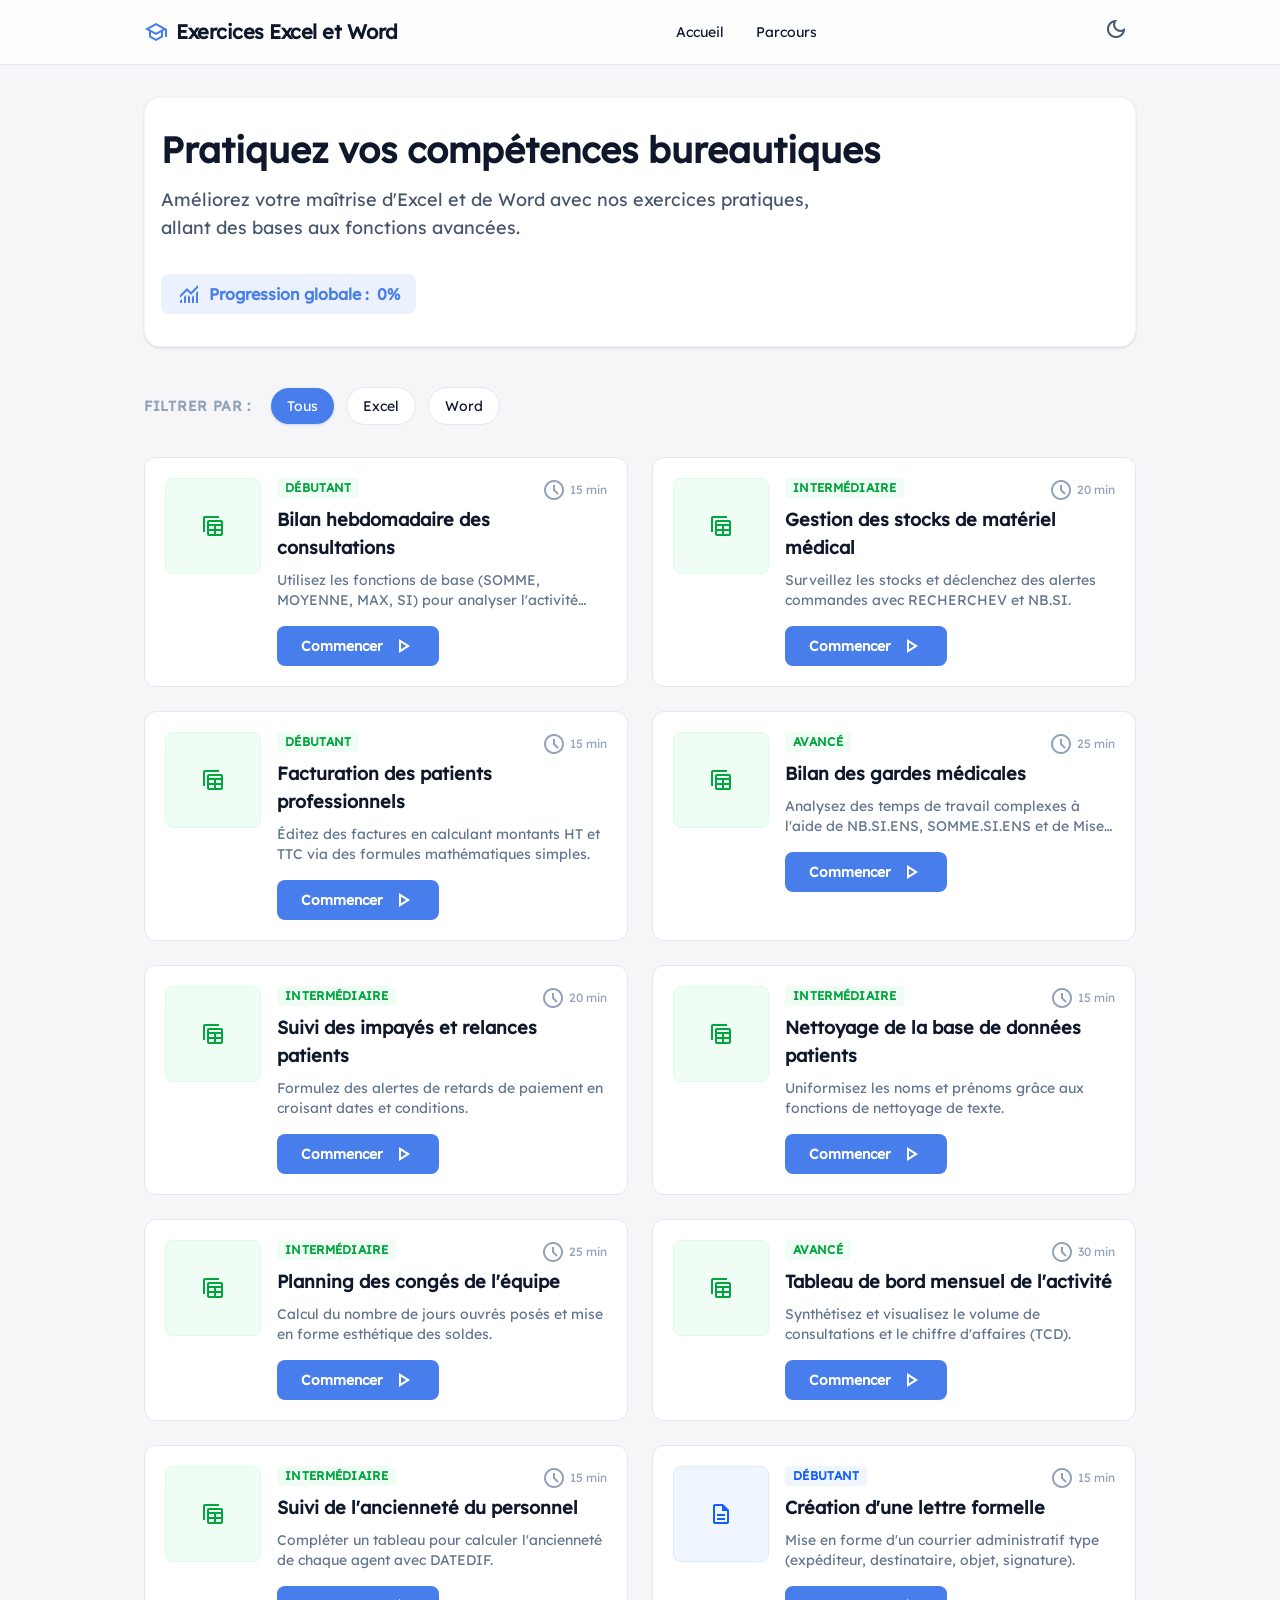
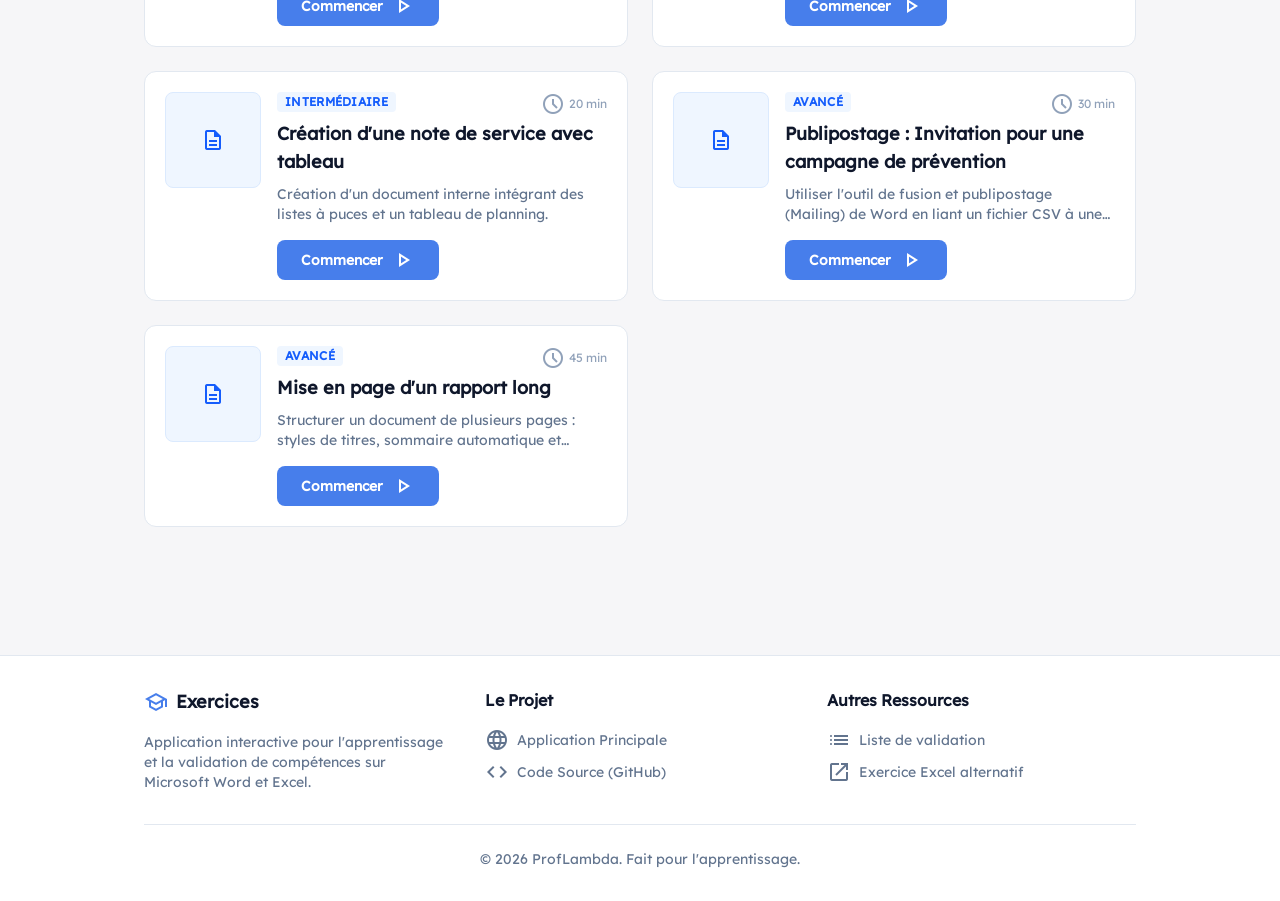
==== index.html @ ce26c3c1 "new file:   assets/main-B-V7y2hy.css 	new file:   assets/main-DyM1I1Ks.js 	modified:   data/exercice" ====
<!DOCTYPE html>
<html lang="fr" class="light">

<head>
    <meta charset="utf-8" />
    <meta content="width=device-width, initial-scale=1.0" name="viewport" />
    <title>Exercices Excel et Word</title>
  <script type="module" crossorigin src="./assets/main-DyM1I1Ks.js"></script>
  <link rel="stylesheet" crossorigin href="./assets/main-B-V7y2hy.css">
</head>

<body id="home-page"
    class="bg-background-light dark:bg-background-dark text-slate-900 dark:text-slate-100 min-h-screen flex flex-col">

    <!-- Top Navigation -->
    <header
        class="sticky top-0 z-50 w-full bg-white/80 dark:bg-background-dark/80 backdrop-blur-md border-b border-slate-200 dark:border-slate-800">
        <div class="max-w-5xl mx-auto flex items-center justify-between p-4 h-16">
            <div class="flex items-center gap-2">
                <span class="material-symbols-outlined text-primary text-3xl">school</span>
                <h2 class="text-slate-900 dark:text-white text-xl font-bold tracking-tight">Exercices Excel et Word</h2>
            </div>
            <nav class="hidden md:flex items-center gap-8">
                <a class="text-sm font-medium hover:text-primary transition-colors" href="#">Accueil</a>
                <a class="text-sm font-medium hover:text-primary transition-colors" href="#">Parcours</a>
            </nav>
            <div class="flex items-center gap-4">
                <button id="theme-toggle"
                    class="p-2 text-slate-600 dark:text-slate-400 hover:bg-slate-100 dark:hover:bg-slate-800 rounded-full">
                    <span class="material-symbols-outlined" id="theme-toggle-icon">dark_mode</span>
                </button>
            </div>
        </div>
    </header>

    <main class="flex-1 max-w-5xl mx-auto w-full px-4 py-8">
        <!-- Hero / Intro -->
        <section
            class="mb-10 text-center md:text-left flex flex-col gap-4 py-8 px-4 bg-white dark:bg-slate-900 rounded-2xl shadow-sm border border-slate-100 dark:border-slate-800">
            <h1 class="text-3xl md:text-4xl font-black text-slate-900 dark:text-white">Pratiquez vos compétences
                bureautiques</h1>
            <p class="text-slate-600 dark:text-slate-400 text-lg max-w-2xl">
                Améliorez votre maîtrise d'Excel et de Word avec nos exercices pratiques, allant des bases aux fonctions
                avancées.
            </p>
            <div class="flex items-center gap-4 mt-4">
                <div class="bg-primary/10 text-primary px-4 py-2 rounded-lg font-bold flex items-center gap-2">
                    <span class="material-symbols-outlined">monitoring</span>
                    Progression globale : <span id="global-progress">0%</span>
                </div>
            </div>
        </section>

        <!-- Filters Section -->
        <section class="mb-8">
            <div class="flex flex-wrap gap-3 items-center">
                <span class="text-sm font-semibold text-slate-400 uppercase tracking-wider mr-2">Filtrer par :</span>
                <button
                    class="filter-btn active flex items-center gap-2 px-4 py-2 bg-primary text-white rounded-full text-sm font-medium shadow-sm shadow-primary/20"
                    data-filter="all">Tous</button>
                <button
                    class="filter-btn flex items-center gap-2 px-4 py-2 bg-white dark:bg-slate-800 border border-slate-200 dark:border-slate-700 rounded-full text-sm font-medium hover:border-primary transition-all"
                    data-filter="excel">Excel</button>
                <button
                    class="filter-btn flex items-center gap-2 px-4 py-2 bg-white dark:bg-slate-800 border border-slate-200 dark:border-slate-700 rounded-full text-sm font-medium hover:border-primary transition-all"
                    data-filter="word">Word</button>
            </div>
        </section>

        <!-- Exercise Grid -->
        <section id="exercises-grid" class="grid grid-cols-1 md:grid-cols-2 gap-6 pb-24">
            <!-- Loading placeholder -->
            <div
                class="col-span-1 md:col-span-2 text-center text-slate-500 py-10 flex flex-col items-center justify-center gap-2">
                <span class="material-symbols-outlined animate-spin text-4xl">sync</span>
                Chargement des exercices...
            </div>
        </section>
    </main>

    <!-- Footer -->
    <footer class="w-full bg-white dark:bg-slate-900 border-t border-slate-200 dark:border-slate-800 mt-auto">
        <div class="max-w-5xl mx-auto px-4 py-8">
            <div class="grid grid-cols-1 md:grid-cols-2 lg:grid-cols-3 gap-8">
                <!-- Project info -->
                <div>
                    <h3 class="text-lg font-bold text-slate-900 dark:text-white mb-4 flex items-center gap-2">
                        <span class="material-symbols-outlined text-primary">school</span> Exercices
                    </h3>
                    <p class="text-sm text-slate-500 dark:text-slate-400">
                        Application interactive pour l'apprentissage et la validation de compétences sur Microsoft Word et Excel.
                    </p>
                </div>
                
                <!-- Links Project -->
                <div>
                    <h4 class="font-bold text-slate-900 dark:text-white mb-4">Le Projet</h4>
                    <ul class="space-y-2 text-sm text-slate-500 dark:text-slate-400">
                        <li>
                            <a href="https://ProfLambda.github.io/exercices" target="_blank" class="hover:text-primary transition-colors flex items-center gap-2">
                                <span class="material-symbols-outlined text-[18px]">language</span> Application Principale
                            </a>
                        </li>
                        <li>
                            <a href="https://github.com/ProfLambda/exercices" target="_blank" class="hover:text-primary transition-colors flex items-center gap-2">
                                <span class="material-symbols-outlined text-[18px]">code</span> Code Source (GitHub)
                            </a>
                        </li>
                    </ul>
                </div>

                <!-- Links Resources -->
                <div>
                    <h4 class="font-bold text-slate-900 dark:text-white mb-4">Autres Ressources</h4>
                    <ul class="space-y-2 text-sm text-slate-500 dark:text-slate-400">
                        <li>
                            <a href="https://patobeur.github.io/list2validation/" target="_blank" class="hover:text-primary transition-colors flex items-center gap-2">
                                <span class="material-symbols-outlined text-[18px]">list</span> Liste de validation
                            </a>
                        </li>
                        <li>
                            <a href="https://patobeur.github.io/list2validation/excel_1.html" target="_blank" class="hover:text-primary transition-colors flex items-center gap-2">
                                <span class="material-symbols-outlined text-[18px]">open_in_new</span> Exercice Excel alternatif
                            </a>
                        </li>
                    </ul>
                </div>
            </div>
            
            <div class="mt-8 pt-6 border-t border-slate-200 dark:border-slate-800 text-center text-sm text-slate-500 dark:text-slate-400">
                <p>&copy; 2026 ProfLambda. Fait pour l'apprentissage.</p>
            </div>
        </div>
    </footer>

</body>

</html>
---- assets/main-B-V7y2hy.css ----
@layer properties{@supports (((-webkit-hyphens:none)) and (not (margin-trim:inline))) or ((-moz-orient:inline) and (not (color:rgb(from red r g b)))){*,:before,:after,::backdrop{--tw-space-y-reverse:0;--tw-border-style:solid;--tw-gradient-position:initial;--tw-gradient-from:#0000;--tw-gradient-via:#0000;--tw-gradient-to:#0000;--tw-gradient-stops:initial;--tw-gradient-via-stops:initial;--tw-gradient-from-position:0%;--tw-gradient-via-position:50%;--tw-gradient-to-position:100%;--tw-leading:initial;--tw-font-weight:initial;--tw-tracking:initial;--tw-shadow:0 0 #0000;--tw-shadow-color:initial;--tw-shadow-alpha:100%;--tw-inset-shadow:0 0 #0000;--tw-inset-shadow-color:initial;--tw-inset-shadow-alpha:100%;--tw-ring-color:initial;--tw-ring-shadow:0 0 #0000;--tw-inset-ring-color:initial;--tw-inset-ring-shadow:0 0 #0000;--tw-ring-inset:initial;--tw-ring-offset-width:0px;--tw-ring-offset-color:#fff;--tw-ring-offset-shadow:0 0 #0000;--tw-backdrop-blur:initial;--tw-backdrop-brightness:initial;--tw-backdrop-contrast:initial;--tw-backdrop-grayscale:initial;--tw-backdrop-hue-rotate:initial;--tw-backdrop-invert:initial;--tw-backdrop-opacity:initial;--tw-backdrop-saturate:initial;--tw-backdrop-sepia:initial;--tw-duration:initial}}}@font-face{font-family:Lexend;font-style:normal;font-display:swap;font-weight:400;src:url(./lexend-vietnamese-400-normal-DoLa7jNB.woff2)format("woff2"),url(./lexend-vietnamese-400-normal-mPlHoWg5.woff)format("woff");unicode-range:U+102-103,U+110-111,U+128-129,U+168-169,U+1A0-1A1,U+1AF-1B0,U+300-301,U+303-304,U+308-309,U+323,U+329,U+1EA0-1EF9,U+20AB}@font-face{font-family:Lexend;font-style:normal;font-display:swap;font-weight:400;src:url(./lexend-latin-ext-400-normal-D38JI5AK.woff2)format("woff2"),url(./lexend-latin-ext-400-normal-D9P7pMo-.woff)format("woff");unicode-range:U+100-2BA,U+2BD-2C5,U+2C7-2CC,U+2CE-2D7,U+2DD-2FF,U+304,U+308,U+329,U+1D00-1DBF,U+1E00-1E9F,U+1EF2-1EFF,U+2020,U+20A0-20AB,U+20AD-20C0,U+2113,U+2C60-2C7F,U+A720-A7FF}@font-face{font-family:Lexend;font-style:normal;font-display:swap;font-weight:400;src:url(./lexend-latin-400-normal-CwRJVcUA.woff2)format("woff2"),url(./lexend-latin-400-normal-CHypAkT3.woff)format("woff");unicode-range:U+??,U+131,U+152-153,U+2BB-2BC,U+2C6,U+2DA,U+2DC,U+304,U+308,U+329,U+2000-206F,U+20AC,U+2122,U+2191,U+2193,U+2212,U+2215,U+FEFF,U+FFFD}@font-face{font-family:Material Symbols Outlined;font-style:normal;font-weight:100 700;font-display:block;src:url(./material-symbols-outlined-Bgl3Icaq.woff2)format("woff2")}.material-symbols-outlined{letter-spacing:normal;text-transform:none;white-space:nowrap;word-wrap:normal;-webkit-font-smoothing:antialiased;-moz-osx-font-smoothing:grayscale;text-rendering:optimizelegibility;font-feature-settings:"liga";direction:ltr;font-family:Material Symbols Outlined;font-size:24px;font-style:normal;font-weight:400;line-height:1;display:inline-block}@font-face{font-family:Material Symbols Rounded;font-style:normal;font-weight:100 700;font-display:block;src:url(./material-symbols-rounded-GzsEeY_J.woff2)format("woff2")}.material-symbols-rounded{letter-spacing:normal;text-transform:none;white-space:nowrap;word-wrap:normal;-webkit-font-smoothing:antialiased;-moz-osx-font-smoothing:grayscale;text-rendering:optimizelegibility;font-feature-settings:"liga";direction:ltr;font-family:Material Symbols Rounded;font-size:24px;font-style:normal;font-weight:400;line-height:1;display:inline-block}@font-face{font-family:Material Symbols Sharp;font-style:normal;font-weight:100 700;font-display:block;src:url(./material-symbols-sharp-0IfmRZ0c.woff2)format("woff2")}.material-symbols-sharp{letter-spacing:normal;text-transform:none;white-space:nowrap;word-wrap:normal;-webkit-font-smoothing:antialiased;-moz-osx-font-smoothing:grayscale;text-rendering:optimizelegibility;font-feature-settings:"liga";direction:ltr;font-family:Material Symbols Sharp;font-size:24px;font-style:normal;font-weight:400;line-height:1;display:inline-block}@layer theme{:root,:host{--font-sans:ui-sans-serif, system-ui, sans-serif, "Apple Color Emoji", "Segoe UI Emoji", "Segoe UI Symbol", "Noto Color Emoji";--font-mono:ui-monospace, SFMono-Regular, Menlo, Monaco, Consolas, "Liberation Mono", "Courier New", monospace;--color-orange-50:oklch(98% .016 73.684);--color-orange-100:oklch(95.4% .038 75.164);--color-orange-500:oklch(70.5% .213 47.604);--color-orange-600:oklch(64.6% .222 41.116);--color-orange-900:oklch(40.8% .123 38.172);--color-orange-950:oklch(26.6% .079 36.259);--color-green-50:oklch(98.2% .018 155.826);--color-green-100:oklch(96.2% .044 156.743);--color-green-400:oklch(79.2% .209 151.711);--color-green-500:oklch(72.3% .219 149.579);--color-green-600:oklch(62.7% .194 149.214);--color-green-700:oklch(52.7% .154 150.069);--color-green-800:oklch(44.8% .119 151.328);--color-green-900:oklch(39.3% .095 152.535);--color-green-950:oklch(26.6% .065 152.934);--color-emerald-50:oklch(97.9% .021 166.113);--color-emerald-100:oklch(95% .052 163.051);--color-emerald-600:oklch(59.6% .145 163.225);--color-emerald-900:oklch(37.8% .077 168.94);--color-emerald-950:oklch(26.2% .051 172.552);--color-blue-50:oklch(97% .014 254.604);--color-blue-100:oklch(93.2% .032 255.585);--color-blue-400:oklch(70.7% .165 254.624);--color-blue-500:oklch(62.3% .214 259.815);--color-blue-600:oklch(54.6% .245 262.881);--color-blue-700:oklch(48.8% .243 264.376);--color-blue-900:oklch(37.9% .146 265.522);--color-blue-950:oklch(28.2% .091 267.935);--color-purple-50:oklch(97.7% .014 308.299);--color-purple-100:oklch(94.6% .033 307.174);--color-purple-600:oklch(55.8% .288 302.321);--color-purple-900:oklch(38.1% .176 304.987);--color-purple-950:oklch(29.1% .149 302.717);--color-pink-50:oklch(97.1% .014 343.198);--color-pink-100:oklch(94.8% .028 342.258);--color-pink-600:oklch(59.2% .249 .584);--color-pink-900:oklch(40.8% .153 2.432);--color-pink-950:oklch(28.4% .109 3.907);--color-slate-50:oklch(98.4% .003 247.858);--color-slate-100:oklch(96.8% .007 247.896);--color-slate-200:oklch(92.9% .013 255.508);--color-slate-300:oklch(86.9% .022 252.894);--color-slate-400:oklch(70.4% .04 256.788);--color-slate-500:oklch(55.4% .046 257.417);--color-slate-600:oklch(44.6% .043 257.281);--color-slate-700:oklch(37.2% .044 257.287);--color-slate-800:oklch(27.9% .041 260.031);--color-slate-900:oklch(20.8% .042 265.755);--color-black:#000;--color-white:#fff;--spacing:.25rem;--container-md:28rem;--container-xl:36rem;--container-2xl:42rem;--container-4xl:56rem;--container-5xl:64rem;--container-7xl:80rem;--text-xs:.75rem;--text-xs--line-height:calc(1 / .75);--text-sm:.875rem;--text-sm--line-height:calc(1.25 / .875);--text-base:1rem;--text-base--line-height: 1.5 ;--text-lg:1.125rem;--text-lg--line-height:calc(1.75 / 1.125);--text-xl:1.25rem;--text-xl--line-height:calc(1.75 / 1.25);--text-2xl:1.5rem;--text-2xl--line-height:calc(2 / 1.5);--text-3xl:1.875rem;--text-3xl--line-height: 1.2 ;--text-4xl:2.25rem;--text-4xl--line-height:calc(2.5 / 2.25);--text-6xl:3.75rem;--text-6xl--line-height:1;--text-8xl:6rem;--text-8xl--line-height:1;--font-weight-normal:400;--font-weight-medium:500;--font-weight-semibold:600;--font-weight-bold:700;--font-weight-black:900;--tracking-tight:-.025em;--tracking-wide:.025em;--tracking-wider:.05em;--leading-tight:1.25;--leading-relaxed:1.625;--radius-lg:.5rem;--radius-xl:.75rem;--radius-2xl:1rem;--radius-3xl:1.5rem;--animate-spin:spin 1s linear infinite;--blur-md:12px;--aspect-video:16 / 9;--default-transition-duration:.15s;--default-transition-timing-function:cubic-bezier(.4, 0, .2, 1);--default-font-family:var(--font-sans);--default-mono-font-family:var(--font-mono);--color-primary:#477eeb;--color-background-light:#f6f6f8;--color-background-dark:#111621}}@layer base{*,:after,:before,::backdrop{box-sizing:border-box;border:0 solid;margin:0;padding:0}::file-selector-button{box-sizing:border-box;border:0 solid;margin:0;padding:0}html,:host{-webkit-text-size-adjust:100%;tab-size:4;line-height:1.5;font-family:var(--default-font-family,ui-sans-serif, system-ui, sans-serif, "Apple Color Emoji", "Segoe UI Emoji", "Segoe UI Symbol", "Noto Color Emoji");font-feature-settings:var(--default-font-feature-settings,normal);font-variation-settings:var(--default-font-variation-settings,normal);-webkit-tap-highlight-color:transparent}hr{height:0;color:inherit;border-top-width:1px}abbr:where([title]){-webkit-text-decoration:underline dotted;text-decoration:underline dotted}h1,h2,h3,h4,h5,h6{font-size:inherit;font-weight:inherit}a{color:inherit;-webkit-text-decoration:inherit;text-decoration:inherit}b,strong{font-weight:bolder}code,kbd,samp,pre{font-family:var(--default-mono-font-family,ui-monospace, SFMono-Regular, Menlo, Monaco, Consolas, "Liberation Mono", "Courier New", monospace);font-feature-settings:var(--default-mono-font-feature-settings,normal);font-variation-settings:var(--default-mono-font-variation-settings,normal);font-size:1em}small{font-size:80%}sub,sup{vertical-align:baseline;font-size:75%;line-height:0;position:relative}sub{bottom:-.25em}sup{top:-.5em}table{text-indent:0;border-color:inherit;border-collapse:collapse}:-moz-focusring{outline:auto}progress{vertical-align:baseline}summary{display:list-item}ol,ul,menu{list-style:none}img,svg,video,canvas,audio,iframe,embed,object{vertical-align:middle;display:block}img,video{max-width:100%;height:auto}button,input,select,optgroup,textarea{font:inherit;font-feature-settings:inherit;font-variation-settings:inherit;letter-spacing:inherit;color:inherit;opacity:1;background-color:#0000;border-radius:0}::file-selector-button{font:inherit;font-feature-settings:inherit;font-variation-settings:inherit;letter-spacing:inherit;color:inherit;opacity:1;background-color:#0000;border-radius:0}:where(select:is([multiple],[size])) optgroup{font-weight:bolder}:where(select:is([multiple],[size])) optgroup option{padding-inline-start:20px}::file-selector-button{margin-inline-end:4px}::placeholder{opacity:1}@supports (not ((-webkit-appearance:-apple-pay-button))) or (contain-intrinsic-size:1px){::placeholder{color:currentColor}@supports (color:color-mix(in lab,red,red)){::placeholder{color:color-mix(in oklab,currentcolor 50%,transparent)}}}textarea{resize:vertical}::-webkit-search-decoration{-webkit-appearance:none}::-webkit-date-and-time-value{min-height:1lh;text-align:inherit}::-webkit-datetime-edit{display:inline-flex}::-webkit-datetime-edit-fields-wrapper{padding:0}::-webkit-datetime-edit{padding-block:0}::-webkit-datetime-edit-year-field{padding-block:0}::-webkit-datetime-edit-month-field{padding-block:0}::-webkit-datetime-edit-day-field{padding-block:0}::-webkit-datetime-edit-hour-field{padding-block:0}::-webkit-datetime-edit-minute-field{padding-block:0}::-webkit-datetime-edit-second-field{padding-block:0}::-webkit-datetime-edit-millisecond-field{padding-block:0}::-webkit-datetime-edit-meridiem-field{padding-block:0}::-webkit-calendar-picker-indicator{line-height:1}:-moz-ui-invalid{box-shadow:none}button,input:where([type=button],[type=reset],[type=submit]){appearance:button}::file-selector-button{appearance:button}::-webkit-inner-spin-button{height:auto}::-webkit-outer-spin-button{height:auto}[hidden]:where(:not([hidden=until-found])){display:none!important}body{min-height:max(884px,100dvh);font-family:Lexend,sans-serif}.material-symbols-outlined{font-variation-settings:"FILL" 0,"wght" 400,"GRAD" 0,"opsz" 24}}@layer components;@layer utilities{.\@container{container-type:inline-size}.pointer-events-none{pointer-events:none}.absolute{position:absolute}.fixed{position:fixed}.relative{position:relative}.sticky{position:sticky}.inset-0{inset:calc(var(--spacing) * 0)}.-top-2{top:calc(var(--spacing) * -2)}.top-0{top:calc(var(--spacing) * 0)}.-right-2{right:calc(var(--spacing) * -2)}.right-0{right:calc(var(--spacing) * 0)}.bottom-0{bottom:calc(var(--spacing) * 0)}.left-0{left:calc(var(--spacing) * 0)}.z-10{z-index:10}.z-50{z-index:50}.col-span-1{grid-column:span 1/span 1}.mx-4{margin-inline:calc(var(--spacing) * 4)}.mx-auto{margin-inline:auto}.mt-2{margin-top:calc(var(--spacing) * 2)}.mt-4{margin-top:calc(var(--spacing) * 4)}.mt-8{margin-top:calc(var(--spacing) * 8)}.mt-20{margin-top:calc(var(--spacing) * 20)}.mt-auto{margin-top:auto}.mr-2{margin-right:calc(var(--spacing) * 2)}.mr-3{margin-right:calc(var(--spacing) * 3)}.mb-1{margin-bottom:calc(var(--spacing) * 1)}.mb-2{margin-bottom:calc(var(--spacing) * 2)}.mb-3{margin-bottom:calc(var(--spacing) * 3)}.mb-4{margin-bottom:calc(var(--spacing) * 4)}.mb-6{margin-bottom:calc(var(--spacing) * 6)}.mb-8{margin-bottom:calc(var(--spacing) * 8)}.mb-10{margin-bottom:calc(var(--spacing) * 10)}.mb-12{margin-bottom:calc(var(--spacing) * 12)}.mb-16{margin-bottom:calc(var(--spacing) * 16)}.line-clamp-2{-webkit-line-clamp:2;-webkit-box-orient:vertical;display:-webkit-box;overflow:hidden}.block{display:block}.flex{display:flex}.grid{display:grid}.hidden{display:none}.inline-block{display:inline-block}.inline-flex{display:inline-flex}.table{display:table}.aspect-video{aspect-ratio:var(--aspect-video)}.size-10{width:calc(var(--spacing) * 10);height:calc(var(--spacing) * 10)}.h-2\.5{height:calc(var(--spacing) * 2.5)}.h-10{height:calc(var(--spacing) * 10)}.h-12{height:calc(var(--spacing) * 12)}.h-14{height:calc(var(--spacing) * 14)}.h-16{height:calc(var(--spacing) * 16)}.h-24{height:calc(var(--spacing) * 24)}.h-full{height:100%}.min-h-screen{min-height:100vh}.w-10{width:calc(var(--spacing) * 10)}.w-14{width:calc(var(--spacing) * 14)}.w-24{width:calc(var(--spacing) * 24)}.w-fit{width:fit-content}.w-full{width:100%}.max-w-2xl{max-width:var(--container-2xl)}.max-w-4xl{max-width:var(--container-4xl)}.max-w-5xl{max-width:var(--container-5xl)}.max-w-7xl{max-width:var(--container-7xl)}.max-w-md{max-width:var(--container-md)}.max-w-none{max-width:none}.max-w-xl{max-width:var(--container-xl)}.min-w-0{min-width:calc(var(--spacing) * 0)}.flex-1{flex:1}.shrink-0{flex-shrink:0}.animate-spin{animation:var(--animate-spin)}.list-inside{list-style-position:inside}.list-decimal{list-style-type:decimal}.grid-cols-1{grid-template-columns:repeat(1,minmax(0,1fr))}.grid-cols-2{grid-template-columns:repeat(2,minmax(0,1fr))}.flex-col{flex-direction:column}.flex-wrap{flex-wrap:wrap}.items-center{align-items:center}.items-start{align-items:flex-start}.justify-around{justify-content:space-around}.justify-between{justify-content:space-between}.justify-center{justify-content:center}.gap-1{gap:calc(var(--spacing) * 1)}.gap-2{gap:calc(var(--spacing) * 2)}.gap-3{gap:calc(var(--spacing) * 3)}.gap-4{gap:calc(var(--spacing) * 4)}.gap-6{gap:calc(var(--spacing) * 6)}.gap-8{gap:calc(var(--spacing) * 8)}.gap-10{gap:calc(var(--spacing) * 10)}:where(.space-y-2>:not(:last-child)){--tw-space-y-reverse:0;margin-block-start:calc(calc(var(--spacing) * 2) * var(--tw-space-y-reverse));margin-block-end:calc(calc(var(--spacing) * 2) * calc(1 - var(--tw-space-y-reverse)))}:where(.space-y-3>:not(:last-child)){--tw-space-y-reverse:0;margin-block-start:calc(calc(var(--spacing) * 3) * var(--tw-space-y-reverse));margin-block-end:calc(calc(var(--spacing) * 3) * calc(1 - var(--tw-space-y-reverse)))}:where(.space-y-4>:not(:last-child)){--tw-space-y-reverse:0;margin-block-start:calc(calc(var(--spacing) * 4) * var(--tw-space-y-reverse));margin-block-end:calc(calc(var(--spacing) * 4) * calc(1 - var(--tw-space-y-reverse)))}:where(.space-y-6>:not(:last-child)){--tw-space-y-reverse:0;margin-block-start:calc(calc(var(--spacing) * 6) * var(--tw-space-y-reverse));margin-block-end:calc(calc(var(--spacing) * 6) * calc(1 - var(--tw-space-y-reverse)))}:where(.space-y-8>:not(:last-child)){--tw-space-y-reverse:0;margin-block-start:calc(calc(var(--spacing) * 8) * var(--tw-space-y-reverse));margin-block-end:calc(calc(var(--spacing) * 8) * calc(1 - var(--tw-space-y-reverse)))}.truncate{text-overflow:ellipsis;white-space:nowrap;overflow:hidden}.overflow-hidden{overflow:hidden}.rounded{border-radius:.25rem}.rounded-2xl{border-radius:var(--radius-2xl)}.rounded-3xl{border-radius:var(--radius-3xl)}.rounded-full{border-radius:3.40282e38px}.rounded-lg{border-radius:var(--radius-lg)}.rounded-xl{border-radius:var(--radius-xl)}.border{border-style:var(--tw-border-style);border-width:1px}.border-2{border-style:var(--tw-border-style);border-width:2px}.border-t{border-top-style:var(--tw-border-style);border-top-width:1px}.border-r{border-right-style:var(--tw-border-style);border-right-width:1px}.border-b{border-bottom-style:var(--tw-border-style);border-bottom-width:1px}.border-blue-100{border-color:var(--color-blue-100)}.border-emerald-100{border-color:var(--color-emerald-100)}.border-green-100{border-color:var(--color-green-100)}.border-green-500{border-color:var(--color-green-500)}.border-orange-100{border-color:var(--color-orange-100)}.border-pink-100{border-color:var(--color-pink-100)}.border-primary\/20{border-color:#477eeb33}@supports (color:color-mix(in lab,red,red)){.border-primary\/20{border-color:color-mix(in oklab,var(--color-primary) 20%,transparent)}}.border-purple-100{border-color:var(--color-purple-100)}.border-slate-100{border-color:var(--color-slate-100)}.border-slate-200{border-color:var(--color-slate-200)}.border-transparent{border-color:#0000}.bg-background-light{background-color:var(--color-background-light)}.bg-black\/20{background-color:#0003}@supports (color:color-mix(in lab,red,red)){.bg-black\/20{background-color:color-mix(in oklab,var(--color-black) 20%,transparent)}}.bg-blue-50{background-color:var(--color-blue-50)}.bg-blue-100{background-color:var(--color-blue-100)}.bg-blue-600{background-color:var(--color-blue-600)}.bg-emerald-50{background-color:var(--color-emerald-50)}.bg-green-50{background-color:var(--color-green-50)}.bg-green-100{background-color:var(--color-green-100)}.bg-green-500{background-color:var(--color-green-500)}.bg-green-600{background-color:var(--color-green-600)}.bg-orange-50{background-color:var(--color-orange-50)}.bg-pink-50{background-color:var(--color-pink-50)}.bg-primary{background-color:var(--color-primary)}.bg-primary\/5{background-color:#477eeb0d}@supports (color:color-mix(in lab,red,red)){.bg-primary\/5{background-color:color-mix(in oklab,var(--color-primary) 5%,transparent)}}.bg-primary\/10{background-color:#477eeb1a}@supports (color:color-mix(in lab,red,red)){.bg-primary\/10{background-color:color-mix(in oklab,var(--color-primary) 10%,transparent)}}.bg-purple-50{background-color:var(--color-purple-50)}.bg-slate-50{background-color:var(--color-slate-50)}.bg-slate-100{background-color:var(--color-slate-100)}.bg-slate-200{background-color:var(--color-slate-200)}.bg-white{background-color:var(--color-white)}.bg-white\/80{background-color:#fffc}@supports (color:color-mix(in lab,red,red)){.bg-white\/80{background-color:color-mix(in oklab,var(--color-white) 80%,transparent)}}.bg-gradient-to-tr{--tw-gradient-position:to top right in oklab;background-image:linear-gradient(var(--tw-gradient-stops))}.from-primary\/20{--tw-gradient-from:#477eeb33}@supports (color:color-mix(in lab,red,red)){.from-primary\/20{--tw-gradient-from:color-mix(in oklab, var(--color-primary) 20%, transparent)}}.from-primary\/20{--tw-gradient-stops:var(--tw-gradient-via-stops,var(--tw-gradient-position), var(--tw-gradient-from) var(--tw-gradient-from-position), var(--tw-gradient-to) var(--tw-gradient-to-position))}.to-transparent{--tw-gradient-to:transparent;--tw-gradient-stops:var(--tw-gradient-via-stops,var(--tw-gradient-position), var(--tw-gradient-from) var(--tw-gradient-from-position), var(--tw-gradient-to) var(--tw-gradient-to-position))}.fill-\[1\]{fill:1}.object-cover{object-fit:cover}.p-1{padding:calc(var(--spacing) * 1)}.p-2{padding:calc(var(--spacing) * 2)}.p-3{padding:calc(var(--spacing) * 3)}.p-4{padding:calc(var(--spacing) * 4)}.p-5{padding:calc(var(--spacing) * 5)}.p-6{padding:calc(var(--spacing) * 6)}.p-8{padding:calc(var(--spacing) * 8)}.px-2{padding-inline:calc(var(--spacing) * 2)}.px-3{padding-inline:calc(var(--spacing) * 3)}.px-4{padding-inline:calc(var(--spacing) * 4)}.px-6{padding-inline:calc(var(--spacing) * 6)}.px-8{padding-inline:calc(var(--spacing) * 8)}.py-0\.5{padding-block:calc(var(--spacing) * .5)}.py-1{padding-block:calc(var(--spacing) * 1)}.py-2{padding-block:calc(var(--spacing) * 2)}.py-3{padding-block:calc(var(--spacing) * 3)}.py-8{padding-block:calc(var(--spacing) * 8)}.py-10{padding-block:calc(var(--spacing) * 10)}.py-12{padding-block:calc(var(--spacing) * 12)}.py-16{padding-block:calc(var(--spacing) * 16)}.pt-6{padding-top:calc(var(--spacing) * 6)}.pt-8{padding-top:calc(var(--spacing) * 8)}.pr-4{padding-right:calc(var(--spacing) * 4)}.pb-24{padding-bottom:calc(var(--spacing) * 24)}.text-center{text-align:center}.text-left{text-align:left}.text-2xl{font-size:var(--text-2xl);line-height:var(--tw-leading,var(--text-2xl--line-height))}.text-3xl{font-size:var(--text-3xl);line-height:var(--tw-leading,var(--text-3xl--line-height))}.text-4xl{font-size:var(--text-4xl);line-height:var(--tw-leading,var(--text-4xl--line-height))}.text-8xl{font-size:var(--text-8xl);line-height:var(--tw-leading,var(--text-8xl--line-height))}.text-base{font-size:var(--text-base);line-height:var(--tw-leading,var(--text-base--line-height))}.text-lg{font-size:var(--text-lg);line-height:var(--tw-leading,var(--text-lg--line-height))}.text-sm{font-size:var(--text-sm);line-height:var(--tw-leading,var(--text-sm--line-height))}.text-xl{font-size:var(--text-xl);line-height:var(--tw-leading,var(--text-xl--line-height))}.text-xs{font-size:var(--text-xs);line-height:var(--tw-leading,var(--text-xs--line-height))}.text-\[10px\]{font-size:10px}.text-\[18px\]{font-size:18px}.leading-relaxed{--tw-leading:var(--leading-relaxed);line-height:var(--leading-relaxed)}.leading-tight{--tw-leading:var(--leading-tight);line-height:var(--leading-tight)}.font-black{--tw-font-weight:var(--font-weight-black);font-weight:var(--font-weight-black)}.font-bold{--tw-font-weight:var(--font-weight-bold);font-weight:var(--font-weight-bold)}.font-medium{--tw-font-weight:var(--font-weight-medium);font-weight:var(--font-weight-medium)}.font-normal{--tw-font-weight:var(--font-weight-normal);font-weight:var(--font-weight-normal)}.font-semibold{--tw-font-weight:var(--font-weight-semibold);font-weight:var(--font-weight-semibold)}.tracking-tight{--tw-tracking:var(--tracking-tight);letter-spacing:var(--tracking-tight)}.tracking-wide{--tw-tracking:var(--tracking-wide);letter-spacing:var(--tracking-wide)}.tracking-wider{--tw-tracking:var(--tracking-wider);letter-spacing:var(--tracking-wider)}.text-blue-500{color:var(--color-blue-500)}.text-blue-600{color:var(--color-blue-600)}.text-emerald-600{color:var(--color-emerald-600)}.text-green-500{color:var(--color-green-500)}.text-green-600{color:var(--color-green-600)}.text-green-700{color:var(--color-green-700)}.text-orange-500{color:var(--color-orange-500)}.text-orange-600{color:var(--color-orange-600)}.text-pink-600{color:var(--color-pink-600)}.text-primary{color:var(--color-primary)}.text-purple-600{color:var(--color-purple-600)}.text-slate-400{color:var(--color-slate-400)}.text-slate-500{color:var(--color-slate-500)}.text-slate-600{color:var(--color-slate-600)}.text-slate-700{color:var(--color-slate-700)}.text-slate-800{color:var(--color-slate-800)}.text-slate-900{color:var(--color-slate-900)}.text-white{color:var(--color-white)}.uppercase{text-transform:uppercase}.italic{font-style:italic}.opacity-10{opacity:.1}.opacity-90{opacity:.9}.shadow-2xl{--tw-shadow:0 25px 50px -12px var(--tw-shadow-color,#00000040);box-shadow:var(--tw-inset-shadow),var(--tw-inset-ring-shadow),var(--tw-ring-offset-shadow),var(--tw-ring-shadow),var(--tw-shadow)}.shadow-lg{--tw-shadow:0 10px 15px -3px var(--tw-shadow-color,#0000001a), 0 4px 6px -4px var(--tw-shadow-color,#0000001a);box-shadow:var(--tw-inset-shadow),var(--tw-inset-ring-shadow),var(--tw-ring-offset-shadow),var(--tw-ring-shadow),var(--tw-shadow)}.shadow-md{--tw-shadow:0 4px 6px -1px var(--tw-shadow-color,#0000001a), 0 2px 4px -2px var(--tw-shadow-color,#0000001a);box-shadow:var(--tw-inset-shadow),var(--tw-inset-ring-shadow),var(--tw-ring-offset-shadow),var(--tw-ring-shadow),var(--tw-shadow)}.shadow-sm{--tw-shadow:0 1px 3px 0 var(--tw-shadow-color,#0000001a), 0 1px 2px -1px var(--tw-shadow-color,#0000001a);box-shadow:var(--tw-inset-shadow),var(--tw-inset-ring-shadow),var(--tw-ring-offset-shadow),var(--tw-ring-shadow),var(--tw-shadow)}.shadow-green-500\/10{--tw-shadow-color:#00c7581a}@supports (color:color-mix(in lab,red,red)){.shadow-green-500\/10{--tw-shadow-color:color-mix(in oklab, color-mix(in oklab, var(--color-green-500) 10%, transparent) var(--tw-shadow-alpha), transparent)}}.shadow-primary\/20{--tw-shadow-color:#477eeb33}@supports (color:color-mix(in lab,red,red)){.shadow-primary\/20{--tw-shadow-color:color-mix(in oklab, color-mix(in oklab, var(--color-primary) 20%, transparent) var(--tw-shadow-alpha), transparent)}}.backdrop-blur-md{--tw-backdrop-blur:blur(var(--blur-md));-webkit-backdrop-filter:var(--tw-backdrop-blur,) var(--tw-backdrop-brightness,) var(--tw-backdrop-contrast,) var(--tw-backdrop-grayscale,) var(--tw-backdrop-hue-rotate,) var(--tw-backdrop-invert,) var(--tw-backdrop-opacity,) var(--tw-backdrop-saturate,) var(--tw-backdrop-sepia,);backdrop-filter:var(--tw-backdrop-blur,) var(--tw-backdrop-brightness,) var(--tw-backdrop-contrast,) var(--tw-backdrop-grayscale,) var(--tw-backdrop-hue-rotate,) var(--tw-backdrop-invert,) var(--tw-backdrop-opacity,) var(--tw-backdrop-saturate,) var(--tw-backdrop-sepia,)}.transition-all{transition-property:all;transition-timing-function:var(--tw-ease,var(--default-transition-timing-function));transition-duration:var(--tw-duration,var(--default-transition-duration))}.transition-colors{transition-property:color,background-color,border-color,outline-color,text-decoration-color,fill,stroke,--tw-gradient-from,--tw-gradient-via,--tw-gradient-to;transition-timing-function:var(--tw-ease,var(--default-transition-timing-function));transition-duration:var(--tw-duration,var(--default-transition-duration))}.transition-opacity{transition-property:opacity;transition-timing-function:var(--tw-ease,var(--default-transition-timing-function));transition-duration:var(--tw-duration,var(--default-transition-duration))}.duration-300{--tw-duration:.3s;transition-duration:.3s}.duration-500{--tw-duration:.5s;transition-duration:.5s}@media(hover:hover){.group-hover\:bg-black\/10:is(:where(.group):hover *){background-color:#0000001a}@supports (color:color-mix(in lab,red,red)){.group-hover\:bg-black\/10:is(:where(.group):hover *){background-color:color-mix(in oklab,var(--color-black) 10%,transparent)}}.group-hover\:text-primary:is(:where(.group):hover *){color:var(--color-primary)}.group-hover\:opacity-20:is(:where(.group):hover *){opacity:.2}.group-hover\:opacity-100:is(:where(.group):hover *){opacity:1}.hover\:border-primary:hover{border-color:var(--color-primary)}.hover\:border-primary\/50:hover{border-color:#477eeb80}@supports (color:color-mix(in lab,red,red)){.hover\:border-primary\/50:hover{border-color:color-mix(in oklab,var(--color-primary) 50%,transparent)}}.hover\:bg-blue-700:hover{background-color:var(--color-blue-700)}.hover\:bg-green-700:hover{background-color:var(--color-green-700)}.hover\:bg-primary\/5:hover{background-color:#477eeb0d}@supports (color:color-mix(in lab,red,red)){.hover\:bg-primary\/5:hover{background-color:color-mix(in oklab,var(--color-primary) 5%,transparent)}}.hover\:bg-primary\/10:hover{background-color:#477eeb1a}@supports (color:color-mix(in lab,red,red)){.hover\:bg-primary\/10:hover{background-color:color-mix(in oklab,var(--color-primary) 10%,transparent)}}.hover\:bg-primary\/90:hover{background-color:#477eebe6}@supports (color:color-mix(in lab,red,red)){.hover\:bg-primary\/90:hover{background-color:color-mix(in oklab,var(--color-primary) 90%,transparent)}}.hover\:bg-slate-50:hover{background-color:var(--color-slate-50)}.hover\:bg-slate-100:hover{background-color:var(--color-slate-100)}.hover\:text-primary:hover{color:var(--color-primary)}.hover\:underline:hover{text-decoration-line:underline}.hover\:shadow-xl:hover{--tw-shadow:0 20px 25px -5px var(--tw-shadow-color,#0000001a), 0 8px 10px -6px var(--tw-shadow-color,#0000001a);box-shadow:var(--tw-inset-shadow),var(--tw-inset-ring-shadow),var(--tw-ring-offset-shadow),var(--tw-ring-shadow),var(--tw-shadow)}.hover\:shadow-primary\/5:hover{--tw-shadow-color:#477eeb0d}@supports (color:color-mix(in lab,red,red)){.hover\:shadow-primary\/5:hover{--tw-shadow-color:color-mix(in oklab, color-mix(in oklab, var(--color-primary) 5%, transparent) var(--tw-shadow-alpha), transparent)}}}@media(min-width:40rem){.sm\:w-auto{width:auto}.sm\:grid-cols-2{grid-template-columns:repeat(2,minmax(0,1fr))}.sm\:flex-row{flex-direction:row}}@media(min-width:48rem){.md\:col-span-2{grid-column:span 2/span 2}.md\:flex{display:flex}.md\:hidden{display:none}.md\:w-auto{width:auto}.md\:grid-cols-2{grid-template-columns:repeat(2,minmax(0,1fr))}.md\:grid-cols-3{grid-template-columns:repeat(3,minmax(0,1fr))}.md\:grid-cols-4{grid-template-columns:repeat(4,minmax(0,1fr))}.md\:flex-row{flex-direction:row}.md\:gap-4{gap:calc(var(--spacing) * 4)}.md\:p-8{padding:calc(var(--spacing) * 8)}.md\:py-20{padding-block:calc(var(--spacing) * 20)}.md\:text-left{text-align:left}.md\:text-4xl{font-size:var(--text-4xl);line-height:var(--tw-leading,var(--text-4xl--line-height))}.md\:text-6xl{font-size:var(--text-6xl);line-height:var(--tw-leading,var(--text-6xl--line-height))}.md\:text-xl{font-size:var(--text-xl);line-height:var(--tw-leading,var(--text-xl--line-height))}}@media(min-width:64rem){.lg\:col-span-2{grid-column:span 2/span 2}.lg\:w-1\/2{width:50%}.lg\:grid-cols-3{grid-template-columns:repeat(3,minmax(0,1fr))}.lg\:flex-row{flex-direction:row}}.dark\:border:where(.dark,.dark *){border-style:var(--tw-border-style);border-width:1px}.dark\:border-blue-900\/50:where(.dark,.dark *){border-color:#1c398e80}@supports (color:color-mix(in lab,red,red)){.dark\:border-blue-900\/50:where(.dark,.dark *){border-color:color-mix(in oklab,var(--color-blue-900) 50%,transparent)}}.dark\:border-emerald-900\/50:where(.dark,.dark *){border-color:#004e3b80}@supports (color:color-mix(in lab,red,red)){.dark\:border-emerald-900\/50:where(.dark,.dark *){border-color:color-mix(in oklab,var(--color-emerald-900) 50%,transparent)}}.dark\:border-green-800\/50:where(.dark,.dark *){border-color:#01663080}@supports (color:color-mix(in lab,red,red)){.dark\:border-green-800\/50:where(.dark,.dark *){border-color:color-mix(in oklab,var(--color-green-800) 50%,transparent)}}.dark\:border-green-900\/50:where(.dark,.dark *){border-color:#0d542b80}@supports (color:color-mix(in lab,red,red)){.dark\:border-green-900\/50:where(.dark,.dark *){border-color:color-mix(in oklab,var(--color-green-900) 50%,transparent)}}.dark\:border-orange-900\/50:where(.dark,.dark *){border-color:#7e2a0c80}@supports (color:color-mix(in lab,red,red)){.dark\:border-orange-900\/50:where(.dark,.dark *){border-color:color-mix(in oklab,var(--color-orange-900) 50%,transparent)}}.dark\:border-pink-900\/50:where(.dark,.dark *){border-color:#86104380}@supports (color:color-mix(in lab,red,red)){.dark\:border-pink-900\/50:where(.dark,.dark *){border-color:color-mix(in oklab,var(--color-pink-900) 50%,transparent)}}.dark\:border-purple-900\/50:where(.dark,.dark *){border-color:#59168b80}@supports (color:color-mix(in lab,red,red)){.dark\:border-purple-900\/50:where(.dark,.dark *){border-color:color-mix(in oklab,var(--color-purple-900) 50%,transparent)}}.dark\:border-slate-700:where(.dark,.dark *){border-color:var(--color-slate-700)}.dark\:border-slate-800:where(.dark,.dark *){border-color:var(--color-slate-800)}.dark\:bg-background-dark:where(.dark,.dark *){background-color:var(--color-background-dark)}.dark\:bg-background-dark\/80:where(.dark,.dark *){background-color:#111621cc}@supports (color:color-mix(in lab,red,red)){.dark\:bg-background-dark\/80:where(.dark,.dark *){background-color:color-mix(in oklab,var(--color-background-dark) 80%,transparent)}}.dark\:bg-blue-900\/30:where(.dark,.dark *){background-color:#1c398e4d}@supports (color:color-mix(in lab,red,red)){.dark\:bg-blue-900\/30:where(.dark,.dark *){background-color:color-mix(in oklab,var(--color-blue-900) 30%,transparent)}}.dark\:bg-blue-950\/30:where(.dark,.dark *){background-color:#1624564d}@supports (color:color-mix(in lab,red,red)){.dark\:bg-blue-950\/30:where(.dark,.dark *){background-color:color-mix(in oklab,var(--color-blue-950) 30%,transparent)}}.dark\:bg-blue-950\/50:where(.dark,.dark *){background-color:#16245680}@supports (color:color-mix(in lab,red,red)){.dark\:bg-blue-950\/50:where(.dark,.dark *){background-color:color-mix(in oklab,var(--color-blue-950) 50%,transparent)}}.dark\:bg-emerald-950\/30:where(.dark,.dark *){background-color:#002c224d}@supports (color:color-mix(in lab,red,red)){.dark\:bg-emerald-950\/30:where(.dark,.dark *){background-color:color-mix(in oklab,var(--color-emerald-950) 30%,transparent)}}.dark\:bg-emerald-950\/50:where(.dark,.dark *){background-color:#002c2280}@supports (color:color-mix(in lab,red,red)){.dark\:bg-emerald-950\/50:where(.dark,.dark *){background-color:color-mix(in oklab,var(--color-emerald-950) 50%,transparent)}}.dark\:bg-green-900\/30:where(.dark,.dark *){background-color:#0d542b4d}@supports (color:color-mix(in lab,red,red)){.dark\:bg-green-900\/30:where(.dark,.dark *){background-color:color-mix(in oklab,var(--color-green-900) 30%,transparent)}}.dark\:bg-green-900\/40:where(.dark,.dark *){background-color:#0d542b66}@supports (color:color-mix(in lab,red,red)){.dark\:bg-green-900\/40:where(.dark,.dark *){background-color:color-mix(in oklab,var(--color-green-900) 40%,transparent)}}.dark\:bg-green-950\/30:where(.dark,.dark *){background-color:#032e154d}@supports (color:color-mix(in lab,red,red)){.dark\:bg-green-950\/30:where(.dark,.dark *){background-color:color-mix(in oklab,var(--color-green-950) 30%,transparent)}}.dark\:bg-orange-950\/30:where(.dark,.dark *){background-color:#4413064d}@supports (color:color-mix(in lab,red,red)){.dark\:bg-orange-950\/30:where(.dark,.dark *){background-color:color-mix(in oklab,var(--color-orange-950) 30%,transparent)}}.dark\:bg-pink-950\/30:where(.dark,.dark *){background-color:#5104244d}@supports (color:color-mix(in lab,red,red)){.dark\:bg-pink-950\/30:where(.dark,.dark *){background-color:color-mix(in oklab,var(--color-pink-950) 30%,transparent)}}.dark\:bg-primary\/10:where(.dark,.dark *){background-color:#477eeb1a}@supports (color:color-mix(in lab,red,red)){.dark\:bg-primary\/10:where(.dark,.dark *){background-color:color-mix(in oklab,var(--color-primary) 10%,transparent)}}.dark\:bg-purple-950\/30:where(.dark,.dark *){background-color:#3c03664d}@supports (color:color-mix(in lab,red,red)){.dark\:bg-purple-950\/30:where(.dark,.dark *){background-color:color-mix(in oklab,var(--color-purple-950) 30%,transparent)}}.dark\:bg-slate-800:where(.dark,.dark *){background-color:var(--color-slate-800)}.dark\:bg-slate-800\/50:where(.dark,.dark *){background-color:#1d293d80}@supports (color:color-mix(in lab,red,red)){.dark\:bg-slate-800\/50:where(.dark,.dark *){background-color:color-mix(in oklab,var(--color-slate-800) 50%,transparent)}}.dark\:bg-slate-900:where(.dark,.dark *){background-color:var(--color-slate-900)}.dark\:text-blue-400:where(.dark,.dark *){color:var(--color-blue-400)}.dark\:text-green-400:where(.dark,.dark *){color:var(--color-green-400)}.dark\:text-slate-100:where(.dark,.dark *){color:var(--color-slate-100)}.dark\:text-slate-300:where(.dark,.dark *){color:var(--color-slate-300)}.dark\:text-slate-400:where(.dark,.dark *){color:var(--color-slate-400)}.dark\:text-white:where(.dark,.dark *){color:var(--color-white)}@media(hover:hover){.dark\:hover\:bg-slate-700:where(.dark,.dark *):hover{background-color:var(--color-slate-700)}.dark\:hover\:bg-slate-800:where(.dark,.dark *):hover{background-color:var(--color-slate-800)}}}@property --tw-space-y-reverse{syntax:"*";inherits:false;initial-value:0}@property --tw-border-style{syntax:"*";inherits:false;initial-value:solid}@property --tw-gradient-position{syntax:"*";inherits:false}@property --tw-gradient-from{syntax:"<color>";inherits:false;initial-value:#0000}@property --tw-gradient-via{syntax:"<color>";inherits:false;initial-value:#0000}@property --tw-gradient-to{syntax:"<color>";inherits:false;initial-value:#0000}@property --tw-gradient-stops{syntax:"*";inherits:false}@property --tw-gradient-via-stops{syntax:"*";inherits:false}@property --tw-gradient-from-position{syntax:"<length-percentage>";inherits:false;initial-value:0%}@property --tw-gradient-via-position{syntax:"<length-percentage>";inherits:false;initial-value:50%}@property --tw-gradient-to-position{syntax:"<length-percentage>";inherits:false;initial-value:100%}@property --tw-leading{syntax:"*";inherits:false}@property --tw-font-weight{syntax:"*";inherits:false}@property --tw-tracking{syntax:"*";inherits:false}@property --tw-shadow{syntax:"*";inherits:false;initial-value:0 0 #0000}@property --tw-shadow-color{syntax:"*";inherits:false}@property --tw-shadow-alpha{syntax:"<percentage>";inherits:false;initial-value:100%}@property --tw-inset-shadow{syntax:"*";inherits:false;initial-value:0 0 #0000}@property --tw-inset-shadow-color{syntax:"*";inherits:false}@property --tw-inset-shadow-alpha{syntax:"<percentage>";inherits:false;initial-value:100%}@property --tw-ring-color{syntax:"*";inherits:false}@property --tw-ring-shadow{syntax:"*";inherits:false;initial-value:0 0 #0000}@property --tw-inset-ring-color{syntax:"*";inherits:false}@property --tw-inset-ring-shadow{syntax:"*";inherits:false;initial-value:0 0 #0000}@property --tw-ring-inset{syntax:"*";inherits:false}@property --tw-ring-offset-width{syntax:"<length>";inherits:false;initial-value:0}@property --tw-ring-offset-color{syntax:"*";inherits:false;initial-value:#fff}@property --tw-ring-offset-shadow{syntax:"*";inherits:false;initial-value:0 0 #0000}@property --tw-backdrop-blur{syntax:"*";inherits:false}@property --tw-backdrop-brightness{syntax:"*";inherits:false}@property --tw-backdrop-contrast{syntax:"*";inherits:false}@property --tw-backdrop-grayscale{syntax:"*";inherits:false}@property --tw-backdrop-hue-rotate{syntax:"*";inherits:false}@property --tw-backdrop-invert{syntax:"*";inherits:false}@property --tw-backdrop-opacity{syntax:"*";inherits:false}@property --tw-backdrop-saturate{syntax:"*";inherits:false}@property --tw-backdrop-sepia{syntax:"*";inherits:false}@property --tw-duration{syntax:"*";inherits:false}@keyframes spin{to{transform:rotate(360deg)}}
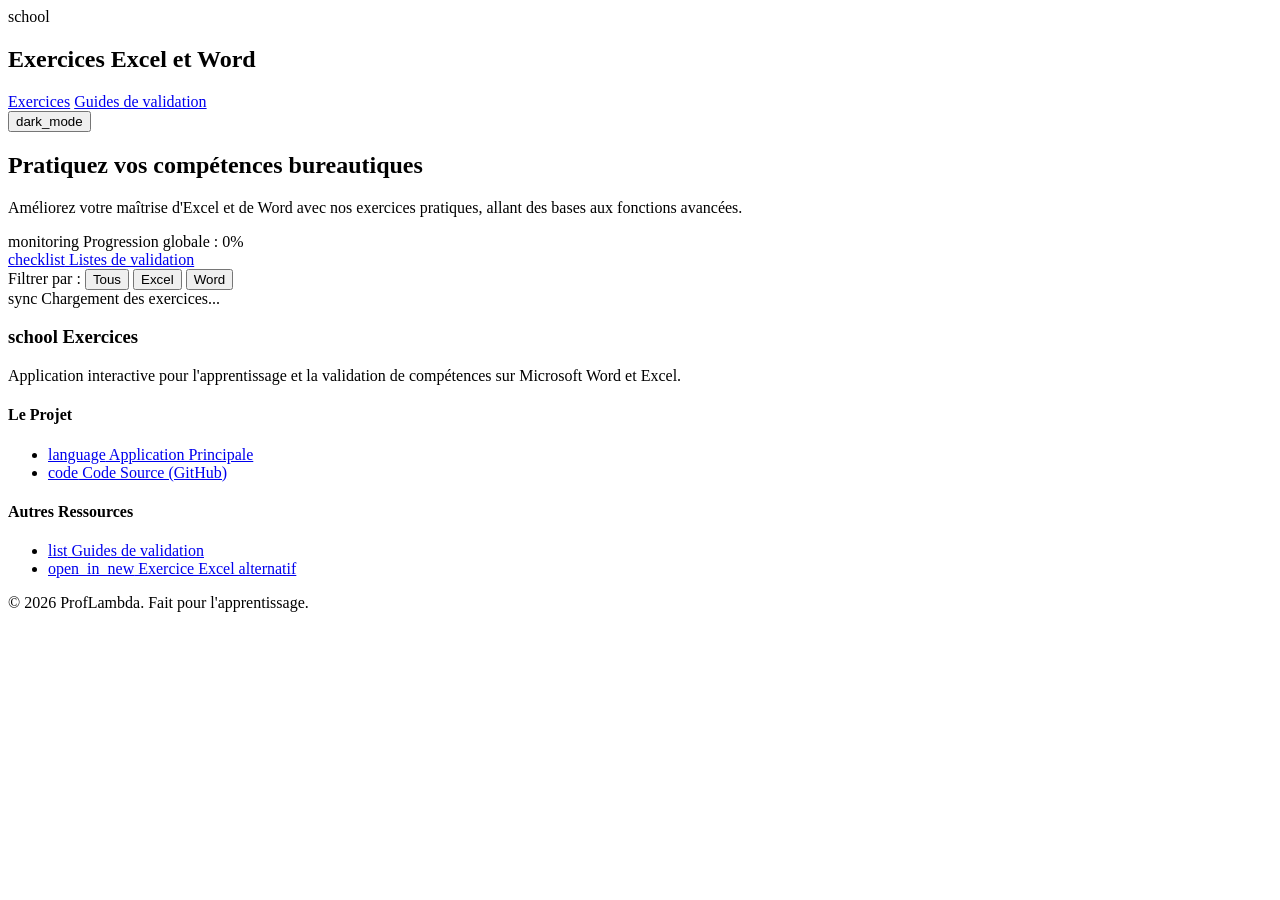
==== commit ca9f3ad4: "deleted:    assets/lexend-latin-400-normal-CHypAkT3.woff 	deleted:    assets/lexend-latin-400-normal" ====
--- a/index.html
+++ b/index.html
@@ -5,8 +5,8 @@
     <meta charset="utf-8" />
     <meta content="width=device-width, initial-scale=1.0" name="viewport" />
     <title>Exercices Excel et Word</title>
-  <script type="module" crossorigin src="./assets/main-DyM1I1Ks.js"></script>
-  <link rel="stylesheet" crossorigin href="./assets/main-B-V7y2hy.css">
+  <script type="module" crossorigin src="./assets/main-GO_0arJX.js"></script>
+  <link rel="stylesheet" crossorigin href="./assets/main-D7JR0PC6.css">
 </head>
 
 <body id="home-page"
@@ -21,8 +21,8 @@
                 <h2 class="text-slate-900 dark:text-white text-xl font-bold tracking-tight">Exercices Excel et Word</h2>
             </div>
             <nav class="hidden md:flex items-center gap-8">
-                <a class="text-sm font-medium hover:text-primary transition-colors" href="#">Accueil</a>
-                <a class="text-sm font-medium hover:text-primary transition-colors" href="#">Parcours</a>
+                <a class="text-sm font-medium hover:text-primary transition-colors" href="/">Exercices</a>
+                <a class="text-sm font-medium hover:text-primary transition-colors" href="/guides/">Guides de validation</a>
             </nav>
             <div class="flex items-center gap-4">
                 <button id="theme-toggle"
@@ -43,11 +43,15 @@
                 Améliorez votre maîtrise d'Excel et de Word avec nos exercices pratiques, allant des bases aux fonctions
                 avancées.
             </p>
-            <div class="flex items-center gap-4 mt-4">
+            <div class="flex flex-wrap items-center gap-4 mt-4">
                 <div class="bg-primary/10 text-primary px-4 py-2 rounded-lg font-bold flex items-center gap-2">
                     <span class="material-symbols-outlined">monitoring</span>
                     Progression globale : <span id="global-progress">0%</span>
                 </div>
+                <a href="/guides/" class="bg-green-100 dark:bg-green-900/30 text-green-700 dark:text-green-400 hover:bg-green-200 dark:hover:bg-green-900/50 px-4 py-2 rounded-lg font-bold flex items-center gap-2 transition-colors">
+                    <span class="material-symbols-outlined">checklist</span>
+                    Listes de validation
+                </a>
             </div>
         </section>
 
@@ -114,8 +118,8 @@
                     <h4 class="font-bold text-slate-900 dark:text-white mb-4">Autres Ressources</h4>
                     <ul class="space-y-2 text-sm text-slate-500 dark:text-slate-400">
                         <li>
-                            <a href="https://patobeur.github.io/list2validation/" target="_blank" class="hover:text-primary transition-colors flex items-center gap-2">
-                                <span class="material-symbols-outlined text-[18px]">list</span> Liste de validation
+                            <a href="/guides/" class="hover:text-primary transition-colors flex items-center gap-2">
+                                <span class="material-symbols-outlined text-[18px]">list</span> Guides de validation
                             </a>
                         </li>
                         <li>
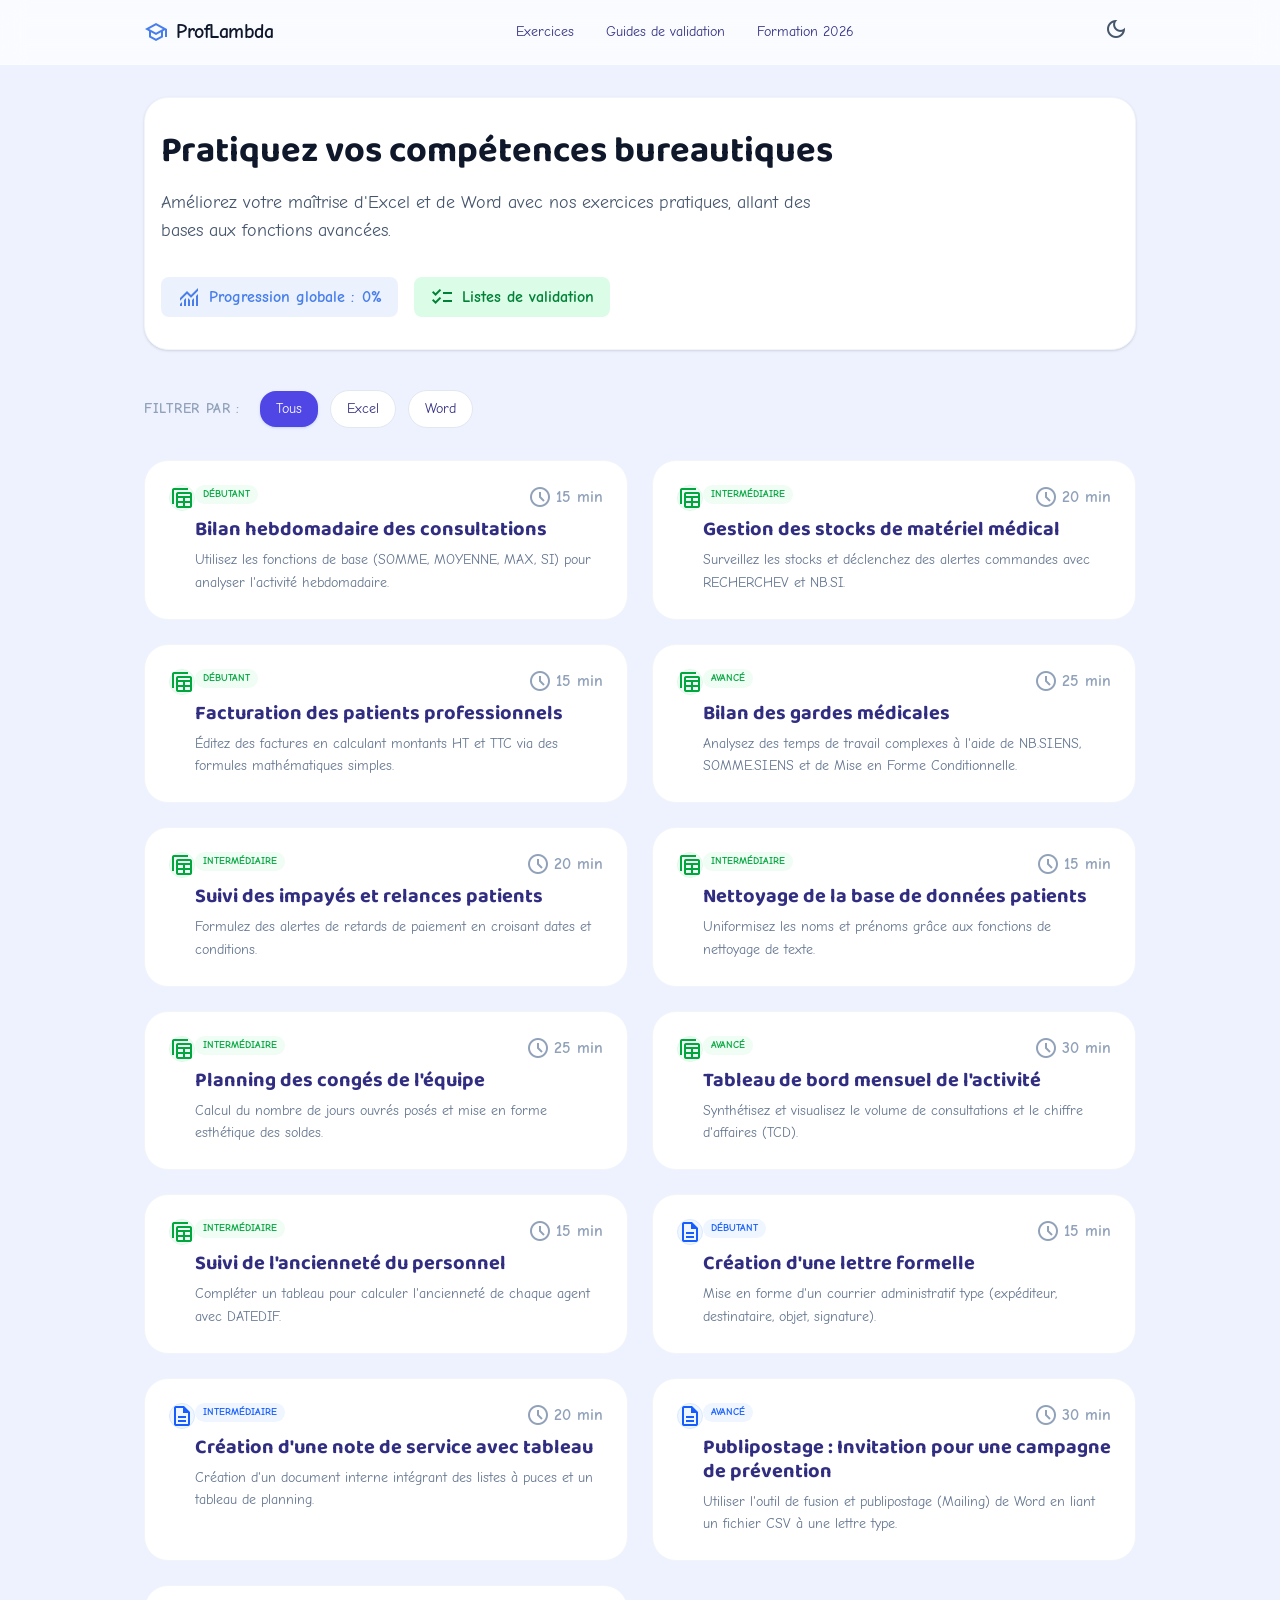
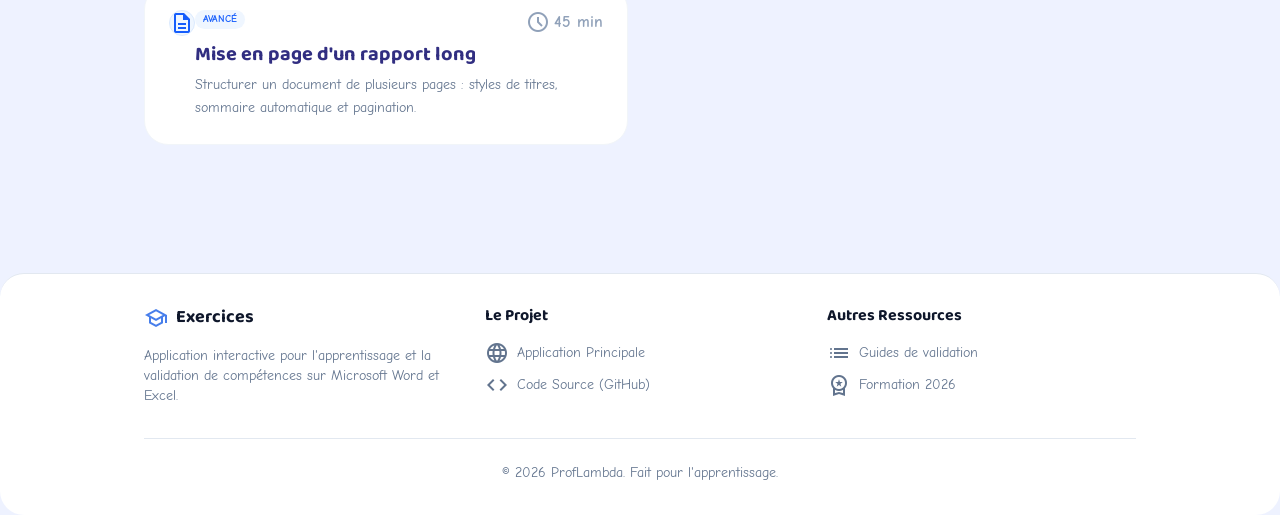
==== commit 952f531b: "new file:   assets/custom-design.css 	new file:   assets/fonts/baloo-2-v23-latin-700.woff2 	new file" ====
--- a/index.html
+++ b/index.html
@@ -1,143 +1,163 @@
-<!DOCTYPE html>
-<html lang="fr" class="light">
-
-<head>
-    <meta charset="utf-8" />
-    <meta content="width=device-width, initial-scale=1.0" name="viewport" />
-    <title>Exercices Excel et Word</title>
-  <script type="module" crossorigin src="./assets/main-GO_0arJX.js"></script>
-  <link rel="stylesheet" crossorigin href="./assets/main-D7JR0PC6.css">
-</head>
-
-<body id="home-page"
-    class="bg-background-light dark:bg-background-dark text-slate-900 dark:text-slate-100 min-h-screen flex flex-col">
-
-    <!-- Top Navigation -->
-    <header
-        class="sticky top-0 z-50 w-full bg-white/80 dark:bg-background-dark/80 backdrop-blur-md border-b border-slate-200 dark:border-slate-800">
-        <div class="max-w-5xl mx-auto flex items-center justify-between p-4 h-16">
-            <div class="flex items-center gap-2">
-                <span class="material-symbols-outlined text-primary text-3xl">school</span>
-                <h2 class="text-slate-900 dark:text-white text-xl font-bold tracking-tight">Exercices Excel et Word</h2>
-            </div>
-            <nav class="hidden md:flex items-center gap-8">
-                <a class="text-sm font-medium hover:text-primary transition-colors" href="/">Exercices</a>
-                <a class="text-sm font-medium hover:text-primary transition-colors" href="/guides/">Guides de validation</a>
-            </nav>
-            <div class="flex items-center gap-4">
-                <button id="theme-toggle"
-                    class="p-2 text-slate-600 dark:text-slate-400 hover:bg-slate-100 dark:hover:bg-slate-800 rounded-full">
-                    <span class="material-symbols-outlined" id="theme-toggle-icon">dark_mode</span>
-                </button>
-            </div>
-        </div>
-    </header>
-
-    <main class="flex-1 max-w-5xl mx-auto w-full px-4 py-8">
-        <!-- Hero / Intro -->
-        <section
-            class="mb-10 text-center md:text-left flex flex-col gap-4 py-8 px-4 bg-white dark:bg-slate-900 rounded-2xl shadow-sm border border-slate-100 dark:border-slate-800">
-            <h1 class="text-3xl md:text-4xl font-black text-slate-900 dark:text-white">Pratiquez vos compétences
-                bureautiques</h1>
-            <p class="text-slate-600 dark:text-slate-400 text-lg max-w-2xl">
-                Améliorez votre maîtrise d'Excel et de Word avec nos exercices pratiques, allant des bases aux fonctions
-                avancées.
-            </p>
-            <div class="flex flex-wrap items-center gap-4 mt-4">
-                <div class="bg-primary/10 text-primary px-4 py-2 rounded-lg font-bold flex items-center gap-2">
-                    <span class="material-symbols-outlined">monitoring</span>
-                    Progression globale : <span id="global-progress">0%</span>
-                </div>
-                <a href="/guides/" class="bg-green-100 dark:bg-green-900/30 text-green-700 dark:text-green-400 hover:bg-green-200 dark:hover:bg-green-900/50 px-4 py-2 rounded-lg font-bold flex items-center gap-2 transition-colors">
-                    <span class="material-symbols-outlined">checklist</span>
-                    Listes de validation
-                </a>
-            </div>
-        </section>
-
-        <!-- Filters Section -->
-        <section class="mb-8">
-            <div class="flex flex-wrap gap-3 items-center">
-                <span class="text-sm font-semibold text-slate-400 uppercase tracking-wider mr-2">Filtrer par :</span>
-                <button
-                    class="filter-btn active flex items-center gap-2 px-4 py-2 bg-primary text-white rounded-full text-sm font-medium shadow-sm shadow-primary/20"
-                    data-filter="all">Tous</button>
-                <button
-                    class="filter-btn flex items-center gap-2 px-4 py-2 bg-white dark:bg-slate-800 border border-slate-200 dark:border-slate-700 rounded-full text-sm font-medium hover:border-primary transition-all"
-                    data-filter="excel">Excel</button>
-                <button
-                    class="filter-btn flex items-center gap-2 px-4 py-2 bg-white dark:bg-slate-800 border border-slate-200 dark:border-slate-700 rounded-full text-sm font-medium hover:border-primary transition-all"
-                    data-filter="word">Word</button>
-            </div>
-        </section>
-
-        <!-- Exercise Grid -->
-        <section id="exercises-grid" class="grid grid-cols-1 md:grid-cols-2 gap-6 pb-24">
-            <!-- Loading placeholder -->
-            <div
-                class="col-span-1 md:col-span-2 text-center text-slate-500 py-10 flex flex-col items-center justify-center gap-2">
-                <span class="material-symbols-outlined animate-spin text-4xl">sync</span>
-                Chargement des exercices...
-            </div>
-        </section>
-    </main>
-
-    <!-- Footer -->
-    <footer class="w-full bg-white dark:bg-slate-900 border-t border-slate-200 dark:border-slate-800 mt-auto">
-        <div class="max-w-5xl mx-auto px-4 py-8">
-            <div class="grid grid-cols-1 md:grid-cols-2 lg:grid-cols-3 gap-8">
-                <!-- Project info -->
-                <div>
-                    <h3 class="text-lg font-bold text-slate-900 dark:text-white mb-4 flex items-center gap-2">
-                        <span class="material-symbols-outlined text-primary">school</span> Exercices
-                    </h3>
-                    <p class="text-sm text-slate-500 dark:text-slate-400">
-                        Application interactive pour l'apprentissage et la validation de compétences sur Microsoft Word et Excel.
-                    </p>
-                </div>
-                
-                <!-- Links Project -->
-                <div>
-                    <h4 class="font-bold text-slate-900 dark:text-white mb-4">Le Projet</h4>
-                    <ul class="space-y-2 text-sm text-slate-500 dark:text-slate-400">
-                        <li>
-                            <a href="https://ProfLambda.github.io/exercices" target="_blank" class="hover:text-primary transition-colors flex items-center gap-2">
-                                <span class="material-symbols-outlined text-[18px]">language</span> Application Principale
-                            </a>
-                        </li>
-                        <li>
-                            <a href="https://github.com/ProfLambda/exercices" target="_blank" class="hover:text-primary transition-colors flex items-center gap-2">
-                                <span class="material-symbols-outlined text-[18px]">code</span> Code Source (GitHub)
-                            </a>
-                        </li>
-                    </ul>
-                </div>
-
-                <!-- Links Resources -->
-                <div>
-                    <h4 class="font-bold text-slate-900 dark:text-white mb-4">Autres Ressources</h4>
-                    <ul class="space-y-2 text-sm text-slate-500 dark:text-slate-400">
-                        <li>
-                            <a href="/guides/" class="hover:text-primary transition-colors flex items-center gap-2">
-                                <span class="material-symbols-outlined text-[18px]">list</span> Guides de validation
-                            </a>
-                        </li>
-                        <li>
-                            <a href="https://patobeur.github.io/list2validation/excel_1.html" target="_blank" class="hover:text-primary transition-colors flex items-center gap-2">
-                                <span class="material-symbols-outlined text-[18px]">open_in_new</span> Exercice Excel alternatif
-                            </a>
-                        </li>
-                    </ul>
-                </div>
-            </div>
-            
-            <div class="mt-8 pt-6 border-t border-slate-200 dark:border-slate-800 text-center text-sm text-slate-500 dark:text-slate-400">
-                <p>&copy; 2026 ProfLambda. Fait pour l'apprentissage.</p>
-            </div>
-        </div>
-    </footer>
--
-</body>
-
+<!DOCTYPE html>
+<html lang="fr" class="light">
+
+<head>
+    <meta charset="utf-8" />
+    <meta content="width=device-width, initial-scale=1.0" name="viewport" />
+    <title>ProfLambda - Exercices Excel et Word</title>
+    <!-- Sécurité & SEO -->
+    <meta http-equiv="Content-Security-Policy" content="default-src 'self'; script-src 'self' 'unsafe-eval'; style-src 'self' 'unsafe-inline' https://fonts.googleapis.com; font-src 'self' data: https://fonts.gstatic.com; img-src 'self' data: https://*.github.io; connect-src 'self';">
+    <meta http-equiv="X-Content-Type-Options" content="nosniff">
+    <meta name="referrer" content="strict-origin-when-cross-origin">
+    <link rel="manifest" href="./manifest.json">
+    <meta name="theme-color" content="#4F46E5">
+    
+    <!-- PWA & Mobile -->
+    <link rel="apple-touch-icon" href="./assets/icon-192.png">
+    <link rel="icon" type="image/png" href="./assets/icon-192.png">
+
+    <script defer src="./assets/gsap.min.js"></script>
+    <script defer src="./assets/main.js"></script>
+    <link rel="stylesheet" crossorigin href="./assets/main-BfUxkiNf.css">
+    <link rel="stylesheet" href="./assets/custom-design.css">
+</head>
+
+<body id="home-page"
+    class="bg-background-light dark:bg-background-dark text-slate-900 dark:text-slate-100 min-h-screen flex flex-col">
+
+    <!-- Top Navigation -->
+    <header
+        class="sticky top-0 z-50 w-full bg-white/80 dark:bg-background-dark/80 backdrop-blur-md border-b border-slate-200 dark:border-slate-800">
+        <div class="max-w-5xl mx-auto flex items-center justify-between p-4 h-16">
+            <div class="flex items-center gap-2">
+                <span class="material-symbols-outlined text-primary text-3xl">school</span>
+                <span class="text-slate-900 dark:text-white text-xl font-bold tracking-tight">ProfLambda</span>
+            </div>
+            <nav class="hidden md:flex items-center gap-8">
+                <a class="text-sm font-medium hover:text-primary transition-colors active" href="./">Exercices</a>
+                <a class="text-sm font-medium hover:text-primary transition-colors" href="./guides/">Guides de validation</a>
+                <a class="text-sm font-medium hover:text-primary transition-colors" href="./formation.html">Formation 2026</a>
+            </nav>
+            <div class="flex items-center gap-4">
+                <button id="theme-toggle"
+                    class="p-2 text-slate-600 dark:text-slate-400 hover:bg-slate-100 dark:hover:bg-slate-800 rounded-full">
+                    <span class="material-symbols-outlined" id="theme-toggle-icon">dark_mode</span>
+                </button>
+            </div>
+        </div>
+    </header>
+
+    <main class="flex-1 max-w-5xl mx-auto w-full px-4 py-8">
+        <!-- Hero / Intro -->
+        <section
+            class="mb-10 text-center md:text-left flex flex-col gap-4 py-8 px-4 bg-white dark:bg-slate-900 rounded-2xl shadow-sm border border-slate-100 dark:border-slate-800">
+            <h1 class="text-3xl md:text-4xl font-black text-slate-900 dark:text-white">Pratiquez vos compétences
+                bureautiques</h1>
+            <p class="text-slate-600 dark:text-slate-400 text-lg max-w-2xl">
+                Améliorez votre maîtrise d'Excel et de Word avec nos exercices pratiques, allant des bases aux fonctions
+                avancées.
+            </p>
+            <div class="flex flex-wrap items-center gap-4 mt-4">
+                <div class="bg-primary/10 text-primary px-4 py-2 rounded-lg font-bold flex items-center gap-2">
+                    <span class="material-symbols-outlined">monitoring</span>
+                    Progression globale : <span id="global-progress">0%</span>
+                </div>
+                <a href="./guides/"
+                    class="bg-green-100 dark:bg-green-900/30 text-green-700 dark:text-green-400 hover:bg-green-200 dark:hover:bg-green-900/50 px-4 py-2 rounded-lg font-bold flex items-center gap-2 transition-colors">
+                    <span class="material-symbols-outlined">checklist</span>
+                    Listes de validation
+                </a>
+            </div>
+        </section>
+
+        <!-- Filters Section -->
+        <section class="mb-8">
+            <div class="flex flex-wrap gap-3 items-center">
+                <span class="text-sm font-semibold text-slate-400 uppercase tracking-wider mr-2">Filtrer par :</span>
+                <button
+                    class="filter-btn active flex items-center gap-2 px-4 py-2 bg-primary text-white rounded-full text-sm font-medium shadow-sm shadow-primary/20"
+                    data-filter="all">Tous</button>
+                <button
+                    class="filter-btn flex items-center gap-2 px-4 py-2 bg-white dark:bg-slate-800 border border-slate-200 dark:border-slate-700 rounded-full text-sm font-medium hover:border-primary transition-all"
+                    data-filter="excel">Excel</button>
+                <button
+                    class="filter-btn flex items-center gap-2 px-4 py-2 bg-white dark:bg-slate-800 border border-slate-200 dark:border-slate-700 rounded-full text-sm font-medium hover:border-primary transition-all"
+                    data-filter="word">Word</button>
+            </div>
+        </section>
+
+        <!-- Exercise Grid -->
+        <section id="exercises-grid" class="grid grid-cols-1 md:grid-cols-2 gap-6 pb-24">
+            <!-- Loading placeholder -->
+            <div
+                class="col-span-1 md:col-span-2 text-center text-slate-500 py-10 flex flex-col items-center justify-center gap-2">
+                <span class="material-symbols-outlined animate-spin text-4xl">sync</span>
+                Chargement des exercices...
+            </div>
+        </section>
+    </main>
+
+    <!-- Footer -->
+    <footer class="w-full bg-white dark:bg-slate-900 border-t border-slate-200 dark:border-slate-800 mt-auto">
+        <div class="max-w-5xl mx-auto px-4 py-8">
+            <div class="grid grid-cols-1 md:grid-cols-2 lg:grid-cols-3 gap-8">
+                <!-- Project info -->
+                <div>
+                    <h3 class="text-lg font-bold text-slate-900 dark:text-white mb-4 flex items-center gap-2">
+                        <span class="material-symbols-outlined text-primary">school</span> Exercices
+                    </h3>
+                    <p class="text-sm text-slate-500 dark:text-slate-400">
+                        Application interactive pour l'apprentissage et la validation de compétences sur Microsoft Word
+                        et Excel.
+                    </p>
+                </div>
+
+                <!-- Links Project -->
+                <div>
+                    <h4 class="font-bold text-slate-900 dark:text-white mb-4">Le Projet</h4>
+                    <ul class="space-y-2 text-sm text-slate-500 dark:text-slate-400">
+                        <li>
+                            <a href="https://ProfLambda.github.io/exercices" target="_blank"
+                                class="hover:text-primary transition-colors flex items-center gap-2">
+                                <span class="material-symbols-outlined text-[18px]">language</span> Application
+                                Principale
+                            </a>
+                        </li>
+                        <li>
+                            <a href="https://github.com/ProfLambda/exercices" target="_blank"
+                                class="hover:text-primary transition-colors flex items-center gap-2">
+                                <span class="material-symbols-outlined text-[18px]">code</span> Code Source (GitHub)
+                            </a>
+                        </li>
+                    </ul>
+                </div>
+
+                <!-- Links Resources -->
+                <div>
+                    <h4 class="font-bold text-slate-900 dark:text-white mb-4">Autres Ressources</h4>
+                    <ul class="space-y-2 text-sm text-slate-500 dark:text-slate-400">
+                        <li>
+                            <a href="./guides/" class="hover:text-primary transition-colors flex items-center gap-2">
+                                <span class="material-symbols-outlined text-[18px]">list</span> Guides de validation
+                            </a>
+                        </li>
+                        <li>
+                            <a href="./formation.html" class="hover:text-primary transition-colors flex items-center gap-2">
+                                <span class="material-symbols-outlined text-[18px]">workspace_premium</span> Formation 2026
+                            </a>
+                        </li>
+                    </ul>
+                </div>
+            </div>
+
+            <div
+                class="mt-8 pt-6 border-t border-slate-200 dark:border-slate-800 text-center text-sm text-slate-500 dark:text-slate-400">
+                <p>&copy; 2026 ProfLambda. Fait pour l'apprentissage.</p>
+            </div>
+        </div>
+    </footer>
+
+
+</body>
+
 </html>
--- a/assets/main-BfUxkiNf.css
+++ b/assets/main-BfUxkiNf.css
@@ -0,0 +1 @@
+@layer properties{@supports (((-webkit-hyphens:none)) and (not (margin-trim:inline))) or ((-moz-orient:inline) and (not (color:rgb(from red r g b)))){*,:before,:after,::backdrop{--tw-rotate-x:initial;--tw-rotate-y:initial;--tw-rotate-z:initial;--tw-skew-x:initial;--tw-skew-y:initial;--tw-space-y-reverse:0;--tw-space-x-reverse:0;--tw-border-style:solid;--tw-gradient-position:initial;--tw-gradient-from:#0000;--tw-gradient-via:#0000;--tw-gradient-to:#0000;--tw-gradient-stops:initial;--tw-gradient-via-stops:initial;--tw-gradient-from-position:0%;--tw-gradient-via-position:50%;--tw-gradient-to-position:100%;--tw-leading:initial;--tw-font-weight:initial;--tw-tracking:initial;--tw-shadow:0 0 #0000;--tw-shadow-color:initial;--tw-shadow-alpha:100%;--tw-inset-shadow:0 0 #0000;--tw-inset-shadow-color:initial;--tw-inset-shadow-alpha:100%;--tw-ring-color:initial;--tw-ring-shadow:0 0 #0000;--tw-inset-ring-color:initial;--tw-inset-ring-shadow:0 0 #0000;--tw-ring-inset:initial;--tw-ring-offset-width:0px;--tw-ring-offset-color:#fff;--tw-ring-offset-shadow:0 0 #0000;--tw-backdrop-blur:initial;--tw-backdrop-brightness:initial;--tw-backdrop-contrast:initial;--tw-backdrop-grayscale:initial;--tw-backdrop-hue-rotate:initial;--tw-backdrop-invert:initial;--tw-backdrop-opacity:initial;--tw-backdrop-saturate:initial;--tw-backdrop-sepia:initial;--tw-duration:initial}}}@font-face{font-family:Lexend;font-style:normal;font-display:swap;font-weight:400;src:url(./lexend-vietnamese-400-normal-DoLa7jNB.woff2)format("woff2"),url(./lexend-vietnamese-400-normal-mPlHoWg5.woff)format("woff");unicode-range:U+102-103,U+110-111,U+128-129,U+168-169,U+1A0-1A1,U+1AF-1B0,U+300-301,U+303-304,U+308-309,U+323,U+329,U+1EA0-1EF9,U+20AB}@font-face{font-family:Lexend;font-style:normal;font-display:swap;font-weight:400;src:url(./lexend-latin-ext-400-normal-D38JI5AK.woff2)format("woff2"),url(./lexend-latin-ext-400-normal-D9P7pMo-.woff)format("woff");unicode-range:U+100-2BA,U+2BD-2C5,U+2C7-2CC,U+2CE-2D7,U+2DD-2FF,U+304,U+308,U+329,U+1D00-1DBF,U+1E00-1E9F,U+1EF2-1EFF,U+2020,U+20A0-20AB,U+20AD-20C0,U+2113,U+2C60-2C7F,U+A720-A7FF}@font-face{font-family:Lexend;font-style:normal;font-display:swap;font-weight:400;src:url(./lexend-latin-400-normal-CwRJVcUA.woff2)format("woff2"),url(./lexend-latin-400-normal-CHypAkT3.woff)format("woff");unicode-range:U+??,U+131,U+152-153,U+2BB-2BC,U+2C6,U+2DA,U+2DC,U+304,U+308,U+329,U+2000-206F,U+20AC,U+2122,U+2191,U+2193,U+2212,U+2215,U+FEFF,U+FFFD}@font-face{font-family:Material Symbols Outlined;font-style:normal;font-weight:100 700;font-display:block;src:url(./material-symbols-outlined-Bgl3Icaq.woff2)format("woff2")}.material-symbols-outlined{letter-spacing:normal;text-transform:none;white-space:nowrap;word-wrap:normal;-webkit-font-smoothing:antialiased;-moz-osx-font-smoothing:grayscale;text-rendering:optimizelegibility;font-feature-settings:"liga";direction:ltr;font-family:Material Symbols Outlined;font-size:24px;font-style:normal;font-weight:400;line-height:1;display:inline-block}@font-face{font-family:Material Symbols Rounded;font-style:normal;font-weight:100 700;font-display:block;src:url(./material-symbols-rounded-GzsEeY_J.woff2)format("woff2")}.material-symbols-rounded{letter-spacing:normal;text-transform:none;white-space:nowrap;word-wrap:normal;-webkit-font-smoothing:antialiased;-moz-osx-font-smoothing:grayscale;text-rendering:optimizelegibility;font-feature-settings:"liga";direction:ltr;font-family:Material Symbols Rounded;font-size:24px;font-style:normal;font-weight:400;line-height:1;display:inline-block}@font-face{font-family:Material Symbols Sharp;font-style:normal;font-weight:100 700;font-display:block;src:url(./material-symbols-sharp-0IfmRZ0c.woff2)format("woff2")}.material-symbols-sharp{letter-spacing:normal;text-transform:none;white-space:nowrap;word-wrap:normal;-webkit-font-smoothing:antialiased;-moz-osx-font-smoothing:grayscale;text-rendering:optimizelegibility;font-feature-settings:"liga";direction:ltr;font-family:Material Symbols Sharp;font-size:24px;font-style:normal;font-weight:400;line-height:1;display:inline-block}@layer theme{:root,:host{--font-sans:ui-sans-serif, system-ui, sans-serif, "Apple Color Emoji", "Segoe UI Emoji", "Segoe UI Symbol", "Noto Color Emoji";--font-mono:ui-monospace, SFMono-Regular, Menlo, Monaco, Consolas, "Liberation Mono", "Courier New", monospace;--color-red-500:oklch(63.7% .237 25.331);--color-orange-50:oklch(98% .016 73.684);--color-orange-100:oklch(95.4% .038 75.164);--color-orange-200:oklch(90.1% .076 70.697);--color-orange-500:oklch(70.5% .213 47.604);--color-orange-600:oklch(64.6% .222 41.116);--color-orange-700:oklch(55.3% .195 38.402);--color-orange-900:oklch(40.8% .123 38.172);--color-orange-950:oklch(26.6% .079 36.259);--color-green-50:oklch(98.2% .018 155.826);--color-green-100:oklch(96.2% .044 156.743);--color-green-200:oklch(92.5% .084 155.995);--color-green-400:oklch(79.2% .209 151.711);--color-green-500:oklch(72.3% .219 149.579);--color-green-600:oklch(62.7% .194 149.214);--color-green-700:oklch(52.7% .154 150.069);--color-green-800:oklch(44.8% .119 151.328);--color-green-900:oklch(39.3% .095 152.535);--color-green-950:oklch(26.6% .065 152.934);--color-emerald-50:oklch(97.9% .021 166.113);--color-emerald-100:oklch(95% .052 163.051);--color-emerald-600:oklch(59.6% .145 163.225);--color-emerald-900:oklch(37.8% .077 168.94);--color-emerald-950:oklch(26.2% .051 172.552);--color-blue-50:oklch(97% .014 254.604);--color-blue-100:oklch(93.2% .032 255.585);--color-blue-200:oklch(88.2% .059 254.128);--color-blue-300:oklch(80.9% .105 251.813);--color-blue-400:oklch(70.7% .165 254.624);--color-blue-500:oklch(62.3% .214 259.815);--color-blue-600:oklch(54.6% .245 262.881);--color-blue-700:oklch(48.8% .243 264.376);--color-blue-800:oklch(42.4% .199 265.638);--color-blue-900:oklch(37.9% .146 265.522);--color-blue-950:oklch(28.2% .091 267.935);--color-indigo-50:oklch(96.2% .018 272.314);--color-indigo-100:oklch(93% .034 272.788);--color-indigo-200:oklch(87% .065 274.039);--color-indigo-500:oklch(58.5% .233 277.117);--color-indigo-600:oklch(51.1% .262 276.966);--color-indigo-900:oklch(35.9% .144 278.697);--color-purple-50:oklch(97.7% .014 308.299);--color-purple-100:oklch(94.6% .033 307.174);--color-purple-200:oklch(90.2% .063 306.703);--color-purple-600:oklch(55.8% .288 302.321);--color-purple-700:oklch(49.6% .265 301.924);--color-purple-900:oklch(38.1% .176 304.987);--color-purple-950:oklch(29.1% .149 302.717);--color-pink-50:oklch(97.1% .014 343.198);--color-pink-100:oklch(94.8% .028 342.258);--color-pink-600:oklch(59.2% .249 .584);--color-pink-900:oklch(40.8% .153 2.432);--color-pink-950:oklch(28.4% .109 3.907);--color-slate-50:oklch(98.4% .003 247.858);--color-slate-100:oklch(96.8% .007 247.896);--color-slate-200:oklch(92.9% .013 255.508);--color-slate-300:oklch(86.9% .022 252.894);--color-slate-400:oklch(70.4% .04 256.788);--color-slate-500:oklch(55.4% .046 257.417);--color-slate-600:oklch(44.6% .043 257.281);--color-slate-700:oklch(37.2% .044 257.287);--color-slate-800:oklch(27.9% .041 260.031);--color-slate-900:oklch(20.8% .042 265.755);--color-gray-50:oklch(98.5% .002 247.839);--color-gray-100:oklch(96.7% .003 264.542);--color-gray-200:oklch(92.8% .006 264.531);--color-gray-300:oklch(87.2% .01 258.338);--color-gray-400:oklch(70.7% .022 261.325);--color-gray-500:oklch(55.1% .027 264.364);--color-gray-600:oklch(44.6% .03 256.802);--color-gray-700:oklch(37.3% .034 259.733);--color-gray-800:oklch(27.8% .033 256.848);--color-gray-900:oklch(21% .034 264.665);--color-black:#000;--color-white:#fff;--spacing:.25rem;--container-md:28rem;--container-xl:36rem;--container-2xl:42rem;--container-4xl:56rem;--container-5xl:64rem;--container-7xl:80rem;--text-xs:.75rem;--text-xs--line-height:calc(1 / .75);--text-sm:.875rem;--text-sm--line-height:calc(1.25 / .875);--text-base:1rem;--text-base--line-height: 1.5 ;--text-lg:1.125rem;--text-lg--line-height:calc(1.75 / 1.125);--text-xl:1.25rem;--text-xl--line-height:calc(1.75 / 1.25);--text-2xl:1.5rem;--text-2xl--line-height:calc(2 / 1.5);--text-3xl:1.875rem;--text-3xl--line-height: 1.2 ;--text-4xl:2.25rem;--text-4xl--line-height:calc(2.5 / 2.25);--text-6xl:3.75rem;--text-6xl--line-height:1;--text-8xl:6rem;--text-8xl--line-height:1;--font-weight-normal:400;--font-weight-medium:500;--font-weight-semibold:600;--font-weight-bold:700;--font-weight-black:900;--tracking-tight:-.025em;--tracking-wide:.025em;--tracking-wider:.05em;--leading-tight:1.25;--leading-relaxed:1.625;--radius-lg:.5rem;--radius-xl:.75rem;--radius-2xl:1rem;--radius-3xl:1.5rem;--animate-spin:spin 1s linear infinite;--blur-sm:8px;--blur-md:12px;--aspect-video:16 / 9;--default-transition-duration:.15s;--default-transition-timing-function:cubic-bezier(.4, 0, .2, 1);--default-font-family:var(--font-sans);--default-mono-font-family:var(--font-mono);--color-primary:#477eeb;--color-background-light:#f6f6f8;--color-background-dark:#111621}}@layer base{*,:after,:before,::backdrop{box-sizing:border-box;border:0 solid;margin:0;padding:0}::file-selector-button{box-sizing:border-box;border:0 solid;margin:0;padding:0}html,:host{-webkit-text-size-adjust:100%;tab-size:4;line-height:1.5;font-family:var(--default-font-family,ui-sans-serif, system-ui, sans-serif, "Apple Color Emoji", "Segoe UI Emoji", "Segoe UI Symbol", "Noto Color Emoji");font-feature-settings:var(--default-font-feature-settings,normal);font-variation-settings:var(--default-font-variation-settings,normal);-webkit-tap-highlight-color:transparent}hr{height:0;color:inherit;border-top-width:1px}abbr:where([title]){-webkit-text-decoration:underline dotted;text-decoration:underline dotted}h1,h2,h3,h4,h5,h6{font-size:inherit;font-weight:inherit}a{color:inherit;-webkit-text-decoration:inherit;text-decoration:inherit}b,strong{font-weight:bolder}code,kbd,samp,pre{font-family:var(--default-mono-font-family,ui-monospace, SFMono-Regular, Menlo, Monaco, Consolas, "Liberation Mono", "Courier New", monospace);font-feature-settings:var(--default-mono-font-feature-settings,normal);font-variation-settings:var(--default-mono-font-variation-settings,normal);font-size:1em}small{font-size:80%}sub,sup{vertical-align:baseline;font-size:75%;line-height:0;position:relative}sub{bottom:-.25em}sup{top:-.5em}table{text-indent:0;border-color:inherit;border-collapse:collapse}:-moz-focusring{outline:auto}progress{vertical-align:baseline}summary{display:list-item}ol,ul,menu{list-style:none}img,svg,video,canvas,audio,iframe,embed,object{vertical-align:middle;display:block}img,video{max-width:100%;height:auto}button,input,select,optgroup,textarea{font:inherit;font-feature-settings:inherit;font-variation-settings:inherit;letter-spacing:inherit;color:inherit;opacity:1;background-color:#0000;border-radius:0}::file-selector-button{font:inherit;font-feature-settings:inherit;font-variation-settings:inherit;letter-spacing:inherit;color:inherit;opacity:1;background-color:#0000;border-radius:0}:where(select:is([multiple],[size])) optgroup{font-weight:bolder}:where(select:is([multiple],[size])) optgroup option{padding-inline-start:20px}::file-selector-button{margin-inline-end:4px}::placeholder{opacity:1}@supports (not ((-webkit-appearance:-apple-pay-button))) or (contain-intrinsic-size:1px){::placeholder{color:currentColor}@supports (color:color-mix(in lab,red,red)){::placeholder{color:color-mix(in oklab,currentcolor 50%,transparent)}}}textarea{resize:vertical}::-webkit-search-decoration{-webkit-appearance:none}::-webkit-date-and-time-value{min-height:1lh;text-align:inherit}::-webkit-datetime-edit{display:inline-flex}::-webkit-datetime-edit-fields-wrapper{padding:0}::-webkit-datetime-edit{padding-block:0}::-webkit-datetime-edit-year-field{padding-block:0}::-webkit-datetime-edit-month-field{padding-block:0}::-webkit-datetime-edit-day-field{padding-block:0}::-webkit-datetime-edit-hour-field{padding-block:0}::-webkit-datetime-edit-minute-field{padding-block:0}::-webkit-datetime-edit-second-field{padding-block:0}::-webkit-datetime-edit-millisecond-field{padding-block:0}::-webkit-datetime-edit-meridiem-field{padding-block:0}::-webkit-calendar-picker-indicator{line-height:1}:-moz-ui-invalid{box-shadow:none}button,input:where([type=button],[type=reset],[type=submit]){appearance:button}::file-selector-button{appearance:button}::-webkit-inner-spin-button{height:auto}::-webkit-outer-spin-button{height:auto}[hidden]:where(:not([hidden=until-found])){display:none!important}body{min-height:max(884px,100dvh);font-family:Lexend,sans-serif}.material-symbols-outlined{font-variation-settings:"FILL" 0,"wght" 400,"GRAD" 0,"opsz" 24}}@layer components;@layer utilities{.\@container{container-type:inline-size}.pointer-events-none{pointer-events:none}.visible{visibility:visible}.absolute{position:absolute}.fixed{position:fixed}.relative{position:relative}.sticky{position:sticky}.inset-0{inset:calc(var(--spacing) * 0)}.-top-2{top:calc(var(--spacing) * -2)}.top-0{top:calc(var(--spacing) * 0)}.top-5{top:calc(var(--spacing) * 5)}.-right-2{right:calc(var(--spacing) * -2)}.right-0{right:calc(var(--spacing) * 0)}.right-5{right:calc(var(--spacing) * 5)}.bottom-0{bottom:calc(var(--spacing) * 0)}.left-0{left:calc(var(--spacing) * 0)}.z-10{z-index:10}.z-50{z-index:50}.col-span-1{grid-column:span 1/span 1}.container{width:100%}@media(min-width:40rem){.container{max-width:40rem}}@media(min-width:48rem){.container{max-width:48rem}}@media(min-width:64rem){.container{max-width:64rem}}@media(min-width:80rem){.container{max-width:80rem}}@media(min-width:96rem){.container{max-width:96rem}}.mx-4{margin-inline:calc(var(--spacing) * 4)}.mx-auto{margin-inline:auto}.mt-3{margin-top:calc(var(--spacing) * 3)}.mt-4{margin-top:calc(var(--spacing) * 4)}.mt-8{margin-top:calc(var(--spacing) * 8)}.mt-12{margin-top:calc(var(--spacing) * 12)}.mt-16{margin-top:calc(var(--spacing) * 16)}.mt-20{margin-top:calc(var(--spacing) * 20)}.mt-auto{margin-top:auto}.mr-2{margin-right:calc(var(--spacing) * 2)}.mr-3{margin-right:calc(var(--spacing) * 3)}.mb-1{margin-bottom:calc(var(--spacing) * 1)}.mb-2{margin-bottom:calc(var(--spacing) * 2)}.mb-3{margin-bottom:calc(var(--spacing) * 3)}.mb-4{margin-bottom:calc(var(--spacing) * 4)}.mb-6{margin-bottom:calc(var(--spacing) * 6)}.mb-8{margin-bottom:calc(var(--spacing) * 8)}.mb-10{margin-bottom:calc(var(--spacing) * 10)}.mb-12{margin-bottom:calc(var(--spacing) * 12)}.mb-16{margin-bottom:calc(var(--spacing) * 16)}.ml-2{margin-left:calc(var(--spacing) * 2)}.line-clamp-2{-webkit-line-clamp:2;-webkit-box-orient:vertical;display:-webkit-box;overflow:hidden}.block{display:block}.flex{display:flex}.grid{display:grid}.hidden{display:none}.inline-block{display:inline-block}.inline-flex{display:inline-flex}.table{display:table}.aspect-video{aspect-ratio:var(--aspect-video)}.size-10{width:calc(var(--spacing) * 10);height:calc(var(--spacing) * 10)}.h-2\.5{height:calc(var(--spacing) * 2.5)}.h-3{height:calc(var(--spacing) * 3)}.h-5{height:calc(var(--spacing) * 5)}.h-7{height:calc(var(--spacing) * 7)}.h-8{height:calc(var(--spacing) * 8)}.h-10{height:calc(var(--spacing) * 10)}.h-12{height:calc(var(--spacing) * 12)}.h-14{height:calc(var(--spacing) * 14)}.h-16{height:calc(var(--spacing) * 16)}.h-24{height:calc(var(--spacing) * 24)}.h-full{height:100%}.min-h-screen{min-height:100vh}.w-5{width:calc(var(--spacing) * 5)}.w-7{width:calc(var(--spacing) * 7)}.w-8{width:calc(var(--spacing) * 8)}.w-10{width:calc(var(--spacing) * 10)}.w-14{width:calc(var(--spacing) * 14)}.w-16{width:calc(var(--spacing) * 16)}.w-24{width:calc(var(--spacing) * 24)}.w-64{width:calc(var(--spacing) * 64)}.w-fit{width:fit-content}.w-full{width:100%}.max-w-2xl{max-width:var(--container-2xl)}.max-w-4xl{max-width:var(--container-4xl)}.max-w-5xl{max-width:var(--container-5xl)}.max-w-7xl{max-width:var(--container-7xl)}.max-w-md{max-width:var(--container-md)}.max-w-none{max-width:none}.max-w-xl{max-width:var(--container-xl)}.min-w-0{min-width:calc(var(--spacing) * 0)}.flex-1{flex:1}.shrink-0{flex-shrink:0}.flex-grow{flex-grow:1}.transform{transform:var(--tw-rotate-x,) var(--tw-rotate-y,) var(--tw-rotate-z,) var(--tw-skew-x,) var(--tw-skew-y,)}.animate-spin{animation:var(--animate-spin)}.cursor-pointer{cursor:pointer}.list-inside{list-style-position:inside}.list-decimal{list-style-type:decimal}.grid-cols-1{grid-template-columns:repeat(1,minmax(0,1fr))}.grid-cols-2{grid-template-columns:repeat(2,minmax(0,1fr))}.flex-col{flex-direction:column}.flex-wrap{flex-wrap:wrap}.items-center{align-items:center}.items-start{align-items:flex-start}.justify-around{justify-content:space-around}.justify-between{justify-content:space-between}.justify-center{justify-content:center}.gap-1{gap:calc(var(--spacing) * 1)}.gap-2{gap:calc(var(--spacing) * 2)}.gap-3{gap:calc(var(--spacing) * 3)}.gap-4{gap:calc(var(--spacing) * 4)}.gap-6{gap:calc(var(--spacing) * 6)}.gap-8{gap:calc(var(--spacing) * 8)}.gap-10{gap:calc(var(--spacing) * 10)}:where(.space-y-2>:not(:last-child)){--tw-space-y-reverse:0;margin-block-start:calc(calc(var(--spacing) * 2) * var(--tw-space-y-reverse));margin-block-end:calc(calc(var(--spacing) * 2) * calc(1 - var(--tw-space-y-reverse)))}:where(.space-y-3>:not(:last-child)){--tw-space-y-reverse:0;margin-block-start:calc(calc(var(--spacing) * 3) * var(--tw-space-y-reverse));margin-block-end:calc(calc(var(--spacing) * 3) * calc(1 - var(--tw-space-y-reverse)))}:where(.space-y-4>:not(:last-child)){--tw-space-y-reverse:0;margin-block-start:calc(calc(var(--spacing) * 4) * var(--tw-space-y-reverse));margin-block-end:calc(calc(var(--spacing) * 4) * calc(1 - var(--tw-space-y-reverse)))}:where(.space-y-6>:not(:last-child)){--tw-space-y-reverse:0;margin-block-start:calc(calc(var(--spacing) * 6) * var(--tw-space-y-reverse));margin-block-end:calc(calc(var(--spacing) * 6) * calc(1 - var(--tw-space-y-reverse)))}:where(.space-y-8>:not(:last-child)){--tw-space-y-reverse:0;margin-block-start:calc(calc(var(--spacing) * 8) * var(--tw-space-y-reverse));margin-block-end:calc(calc(var(--spacing) * 8) * calc(1 - var(--tw-space-y-reverse)))}:where(.space-x-2>:not(:last-child)){--tw-space-x-reverse:0;margin-inline-start:calc(calc(var(--spacing) * 2) * var(--tw-space-x-reverse));margin-inline-end:calc(calc(var(--spacing) * 2) * calc(1 - var(--tw-space-x-reverse)))}.truncate{text-overflow:ellipsis;white-space:nowrap;overflow:hidden}.overflow-hidden{overflow:hidden}.overflow-x-auto{overflow-x:auto}.rounded{border-radius:.25rem}.rounded-2xl{border-radius:var(--radius-2xl)}.rounded-3xl{border-radius:var(--radius-3xl)}.rounded-full{border-radius:3.40282e38px}.rounded-lg{border-radius:var(--radius-lg)}.rounded-xl{border-radius:var(--radius-xl)}.border{border-style:var(--tw-border-style);border-width:1px}.border-2{border-style:var(--tw-border-style);border-width:2px}.border-t{border-top-style:var(--tw-border-style);border-top-width:1px}.border-t-4{border-top-style:var(--tw-border-style);border-top-width:4px}.border-r{border-right-style:var(--tw-border-style);border-right-width:1px}.border-b{border-bottom-style:var(--tw-border-style);border-bottom-width:1px}.border-none{--tw-border-style:none;border-style:none}.border-blue-100{border-color:var(--color-blue-100)}.border-blue-200{border-color:var(--color-blue-200)}.border-blue-500{border-color:var(--color-blue-500)}.border-emerald-100{border-color:var(--color-emerald-100)}.border-gray-200{border-color:var(--color-gray-200)}.border-gray-300{border-color:var(--color-gray-300)}.border-green-100{border-color:var(--color-green-100)}.border-green-200{border-color:var(--color-green-200)}.border-green-500{border-color:var(--color-green-500)}.border-indigo-200{border-color:var(--color-indigo-200)}.border-indigo-500{border-color:var(--color-indigo-500)}.border-orange-100{border-color:var(--color-orange-100)}.border-orange-500{border-color:var(--color-orange-500)}.border-pink-100{border-color:var(--color-pink-100)}.border-primary\/20{border-color:#477eeb33}@supports (color:color-mix(in lab,red,red)){.border-primary\/20{border-color:color-mix(in oklab,var(--color-primary) 20%,transparent)}}.border-purple-100{border-color:var(--color-purple-100)}.border-purple-200{border-color:var(--color-purple-200)}.border-slate-100{border-color:var(--color-slate-100)}.border-slate-200{border-color:var(--color-slate-200)}.border-transparent{border-color:#0000}.bg-background-light{background-color:var(--color-background-light)}.bg-black\/20{background-color:#0003}@supports (color:color-mix(in lab,red,red)){.bg-black\/20{background-color:color-mix(in oklab,var(--color-black) 20%,transparent)}}.bg-blue-50{background-color:var(--color-blue-50)}.bg-blue-100{background-color:var(--color-blue-100)}.bg-blue-600{background-color:var(--color-blue-600)}.bg-emerald-50{background-color:var(--color-emerald-50)}.bg-gray-100{background-color:var(--color-gray-100)}.bg-gray-200{background-color:var(--color-gray-200)}.bg-gray-800{background-color:var(--color-gray-800)}.bg-green-50{background-color:var(--color-green-50)}.bg-green-100{background-color:var(--color-green-100)}.bg-green-200{background-color:var(--color-green-200)}.bg-green-500{background-color:var(--color-green-500)}.bg-green-600{background-color:var(--color-green-600)}.bg-indigo-200{background-color:var(--color-indigo-200)}.bg-orange-50{background-color:var(--color-orange-50)}.bg-orange-600{background-color:var(--color-orange-600)}.bg-pink-50{background-color:var(--color-pink-50)}.bg-primary{background-color:var(--color-primary)}.bg-primary\/5{background-color:#477eeb0d}@supports (color:color-mix(in lab,red,red)){.bg-primary\/5{background-color:color-mix(in oklab,var(--color-primary) 5%,transparent)}}.bg-primary\/10{background-color:#477eeb1a}@supports (color:color-mix(in lab,red,red)){.bg-primary\/10{background-color:color-mix(in oklab,var(--color-primary) 10%,transparent)}}.bg-purple-50{background-color:var(--color-purple-50)}.bg-purple-200{background-color:var(--color-purple-200)}.bg-slate-50{background-color:var(--color-slate-50)}.bg-slate-100{background-color:var(--color-slate-100)}.bg-slate-200{background-color:var(--color-slate-200)}.bg-transparent{background-color:#0000}.bg-white{background-color:var(--color-white)}.bg-white\/80{background-color:#fffc}@supports (color:color-mix(in lab,red,red)){.bg-white\/80{background-color:color-mix(in oklab,var(--color-white) 80%,transparent)}}.bg-gradient-to-br{--tw-gradient-position:to bottom right in oklab;background-image:linear-gradient(var(--tw-gradient-stops))}.bg-gradient-to-r{--tw-gradient-position:to right in oklab;background-image:linear-gradient(var(--tw-gradient-stops))}.bg-gradient-to-tr{--tw-gradient-position:to top right in oklab;background-image:linear-gradient(var(--tw-gradient-stops))}.from-blue-500{--tw-gradient-from:var(--color-blue-500);--tw-gradient-stops:var(--tw-gradient-via-stops,var(--tw-gradient-position), var(--tw-gradient-from) var(--tw-gradient-from-position), var(--tw-gradient-to) var(--tw-gradient-to-position))}.from-gray-50{--tw-gradient-from:var(--color-gray-50);--tw-gradient-stops:var(--tw-gradient-via-stops,var(--tw-gradient-position), var(--tw-gradient-from) var(--tw-gradient-from-position), var(--tw-gradient-to) var(--tw-gradient-to-position))}.from-green-50{--tw-gradient-from:var(--color-green-50);--tw-gradient-stops:var(--tw-gradient-via-stops,var(--tw-gradient-position), var(--tw-gradient-from) var(--tw-gradient-from-position), var(--tw-gradient-to) var(--tw-gradient-to-position))}.from-green-500{--tw-gradient-from:var(--color-green-500);--tw-gradient-stops:var(--tw-gradient-via-stops,var(--tw-gradient-position), var(--tw-gradient-from) var(--tw-gradient-from-position), var(--tw-gradient-to) var(--tw-gradient-to-position))}.from-indigo-50{--tw-gradient-from:var(--color-indigo-50);--tw-gradient-stops:var(--tw-gradient-via-stops,var(--tw-gradient-position), var(--tw-gradient-from) var(--tw-gradient-from-position), var(--tw-gradient-to) var(--tw-gradient-to-position))}.from-orange-500{--tw-gradient-from:var(--color-orange-500);--tw-gradient-stops:var(--tw-gradient-via-stops,var(--tw-gradient-position), var(--tw-gradient-from) var(--tw-gradient-from-position), var(--tw-gradient-to) var(--tw-gradient-to-position))}.from-primary\/20{--tw-gradient-from:#477eeb33}@supports (color:color-mix(in lab,red,red)){.from-primary\/20{--tw-gradient-from:color-mix(in oklab, var(--color-primary) 20%, transparent)}}.from-primary\/20{--tw-gradient-stops:var(--tw-gradient-via-stops,var(--tw-gradient-position), var(--tw-gradient-from) var(--tw-gradient-from-position), var(--tw-gradient-to) var(--tw-gradient-to-position))}.from-purple-50{--tw-gradient-from:var(--color-purple-50);--tw-gradient-stops:var(--tw-gradient-via-stops,var(--tw-gradient-position), var(--tw-gradient-from) var(--tw-gradient-from-position), var(--tw-gradient-to) var(--tw-gradient-to-position))}.to-blue-600{--tw-gradient-to:var(--color-blue-600);--tw-gradient-stops:var(--tw-gradient-via-stops,var(--tw-gradient-position), var(--tw-gradient-from) var(--tw-gradient-from-position), var(--tw-gradient-to) var(--tw-gradient-to-position))}.to-gray-100{--tw-gradient-to:var(--color-gray-100);--tw-gradient-stops:var(--tw-gradient-via-stops,var(--tw-gradient-position), var(--tw-gradient-from) var(--tw-gradient-from-position), var(--tw-gradient-to) var(--tw-gradient-to-position))}.to-green-100{--tw-gradient-to:var(--color-green-100);--tw-gradient-stops:var(--tw-gradient-via-stops,var(--tw-gradient-position), var(--tw-gradient-from) var(--tw-gradient-from-position), var(--tw-gradient-to) var(--tw-gradient-to-position))}.to-green-600{--tw-gradient-to:var(--color-green-600);--tw-gradient-stops:var(--tw-gradient-via-stops,var(--tw-gradient-position), var(--tw-gradient-from) var(--tw-gradient-from-position), var(--tw-gradient-to) var(--tw-gradient-to-position))}.to-indigo-100{--tw-gradient-to:var(--color-indigo-100);--tw-gradient-stops:var(--tw-gradient-via-stops,var(--tw-gradient-position), var(--tw-gradient-from) var(--tw-gradient-from-position), var(--tw-gradient-to) var(--tw-gradient-to-position))}.to-orange-600{--tw-gradient-to:var(--color-orange-600);--tw-gradient-stops:var(--tw-gradient-via-stops,var(--tw-gradient-position), var(--tw-gradient-from) var(--tw-gradient-from-position), var(--tw-gradient-to) var(--tw-gradient-to-position))}.to-purple-100{--tw-gradient-to:var(--color-purple-100);--tw-gradient-stops:var(--tw-gradient-via-stops,var(--tw-gradient-position), var(--tw-gradient-from) var(--tw-gradient-from-position), var(--tw-gradient-to) var(--tw-gradient-to-position))}.to-transparent{--tw-gradient-to:transparent;--tw-gradient-stops:var(--tw-gradient-via-stops,var(--tw-gradient-position), var(--tw-gradient-from) var(--tw-gradient-from-position), var(--tw-gradient-to) var(--tw-gradient-to-position))}.fill-\[1\]{fill:1}.object-cover{object-fit:cover}.p-0{padding:calc(var(--spacing) * 0)}.p-1{padding:calc(var(--spacing) * 1)}.p-2{padding:calc(var(--spacing) * 2)}.p-3{padding:calc(var(--spacing) * 3)}.p-4{padding:calc(var(--spacing) * 4)}.p-5{padding:calc(var(--spacing) * 5)}.p-6{padding:calc(var(--spacing) * 6)}.p-8{padding:calc(var(--spacing) * 8)}.px-2{padding-inline:calc(var(--spacing) * 2)}.px-3{padding-inline:calc(var(--spacing) * 3)}.px-4{padding-inline:calc(var(--spacing) * 4)}.px-6{padding-inline:calc(var(--spacing) * 6)}.px-8{padding-inline:calc(var(--spacing) * 8)}.py-0\.5{padding-block:calc(var(--spacing) * .5)}.py-1{padding-block:calc(var(--spacing) * 1)}.py-2{padding-block:calc(var(--spacing) * 2)}.py-3{padding-block:calc(var(--spacing) * 3)}.py-8{padding-block:calc(var(--spacing) * 8)}.py-10{padding-block:calc(var(--spacing) * 10)}.py-12{padding-block:calc(var(--spacing) * 12)}.py-16{padding-block:calc(var(--spacing) * 16)}.pt-6{padding-top:calc(var(--spacing) * 6)}.pt-8{padding-top:calc(var(--spacing) * 8)}.pr-4{padding-right:calc(var(--spacing) * 4)}.pr-20{padding-right:calc(var(--spacing) * 20)}.pb-24{padding-bottom:calc(var(--spacing) * 24)}.text-center{text-align:center}.text-left{text-align:left}.font-mono{font-family:var(--font-mono)}.text-2xl{font-size:var(--text-2xl);line-height:var(--tw-leading,var(--text-2xl--line-height))}.text-3xl{font-size:var(--text-3xl);line-height:var(--tw-leading,var(--text-3xl--line-height))}.text-4xl{font-size:var(--text-4xl);line-height:var(--tw-leading,var(--text-4xl--line-height))}.text-8xl{font-size:var(--text-8xl);line-height:var(--tw-leading,var(--text-8xl--line-height))}.text-base{font-size:var(--text-base);line-height:var(--tw-leading,var(--text-base--line-height))}.text-lg{font-size:var(--text-lg);line-height:var(--tw-leading,var(--text-lg--line-height))}.text-sm{font-size:var(--text-sm);line-height:var(--tw-leading,var(--text-sm--line-height))}.text-xl{font-size:var(--text-xl);line-height:var(--tw-leading,var(--text-xl--line-height))}.text-xs{font-size:var(--text-xs);line-height:var(--tw-leading,var(--text-xs--line-height))}.text-\[10px\]{font-size:10px}.text-\[18px\]{font-size:18px}.leading-relaxed{--tw-leading:var(--leading-relaxed);line-height:var(--leading-relaxed)}.leading-tight{--tw-leading:var(--leading-tight);line-height:var(--leading-tight)}.font-black{--tw-font-weight:var(--font-weight-black);font-weight:var(--font-weight-black)}.font-bold{--tw-font-weight:var(--font-weight-bold);font-weight:var(--font-weight-bold)}.font-medium{--tw-font-weight:var(--font-weight-medium);font-weight:var(--font-weight-medium)}.font-normal{--tw-font-weight:var(--font-weight-normal);font-weight:var(--font-weight-normal)}.font-semibold{--tw-font-weight:var(--font-weight-semibold);font-weight:var(--font-weight-semibold)}.tracking-tight{--tw-tracking:var(--tracking-tight);letter-spacing:var(--tracking-tight)}.tracking-wide{--tw-tracking:var(--tracking-wide);letter-spacing:var(--tracking-wide)}.tracking-wider{--tw-tracking:var(--tracking-wider);letter-spacing:var(--tracking-wider)}.break-words{overflow-wrap:break-word}.whitespace-pre-wrap{white-space:pre-wrap}.text-blue-50{color:var(--color-blue-50)}.text-blue-200{color:var(--color-blue-200)}.text-blue-500{color:var(--color-blue-500)}.text-blue-600{color:var(--color-blue-600)}.text-blue-700{color:var(--color-blue-700)}.text-blue-800{color:var(--color-blue-800)}.text-emerald-600{color:var(--color-emerald-600)}.text-gray-400{color:var(--color-gray-400)}.text-gray-500{color:var(--color-gray-500)}.text-gray-600{color:var(--color-gray-600)}.text-gray-700{color:var(--color-gray-700)}.text-gray-800{color:var(--color-gray-800)}.text-gray-900{color:var(--color-gray-900)}.text-green-50{color:var(--color-green-50)}.text-green-200{color:var(--color-green-200)}.text-green-500{color:var(--color-green-500)}.text-green-600{color:var(--color-green-600)}.text-green-700{color:var(--color-green-700)}.text-green-900{color:var(--color-green-900)}.text-indigo-600{color:var(--color-indigo-600)}.text-indigo-900{color:var(--color-indigo-900)}.text-orange-50{color:var(--color-orange-50)}.text-orange-200{color:var(--color-orange-200)}.text-orange-500{color:var(--color-orange-500)}.text-orange-600{color:var(--color-orange-600)}.text-orange-700{color:var(--color-orange-700)}.text-pink-600{color:var(--color-pink-600)}.text-primary{color:var(--color-primary)}.text-purple-600{color:var(--color-purple-600)}.text-purple-700{color:var(--color-purple-700)}.text-purple-900{color:var(--color-purple-900)}.text-red-500{color:var(--color-red-500)}.text-slate-400{color:var(--color-slate-400)}.text-slate-500{color:var(--color-slate-500)}.text-slate-600{color:var(--color-slate-600)}.text-slate-700{color:var(--color-slate-700)}.text-slate-800{color:var(--color-slate-800)}.text-slate-900{color:var(--color-slate-900)}.text-white{color:var(--color-white)}.uppercase{text-transform:uppercase}.italic{font-style:italic}.placeholder-gray-400::placeholder{color:var(--color-gray-400)}.opacity-10{opacity:.1}.opacity-90{opacity:.9}.shadow-2xl{--tw-shadow:0 25px 50px -12px var(--tw-shadow-color,#00000040);box-shadow:var(--tw-inset-shadow),var(--tw-inset-ring-shadow),var(--tw-ring-offset-shadow),var(--tw-ring-shadow),var(--tw-shadow)}.shadow-lg{--tw-shadow:0 10px 15px -3px var(--tw-shadow-color,#0000001a), 0 4px 6px -4px var(--tw-shadow-color,#0000001a);box-shadow:var(--tw-inset-shadow),var(--tw-inset-ring-shadow),var(--tw-ring-offset-shadow),var(--tw-ring-shadow),var(--tw-shadow)}.shadow-md{--tw-shadow:0 4px 6px -1px var(--tw-shadow-color,#0000001a), 0 2px 4px -2px var(--tw-shadow-color,#0000001a);box-shadow:var(--tw-inset-shadow),var(--tw-inset-ring-shadow),var(--tw-ring-offset-shadow),var(--tw-ring-shadow),var(--tw-shadow)}.shadow-sm{--tw-shadow:0 1px 3px 0 var(--tw-shadow-color,#0000001a), 0 1px 2px -1px var(--tw-shadow-color,#0000001a);box-shadow:var(--tw-inset-shadow),var(--tw-inset-ring-shadow),var(--tw-ring-offset-shadow),var(--tw-ring-shadow),var(--tw-shadow)}.shadow-xl{--tw-shadow:0 20px 25px -5px var(--tw-shadow-color,#0000001a), 0 8px 10px -6px var(--tw-shadow-color,#0000001a);box-shadow:var(--tw-inset-shadow),var(--tw-inset-ring-shadow),var(--tw-ring-offset-shadow),var(--tw-ring-shadow),var(--tw-shadow)}.shadow-green-500\/10{--tw-shadow-color:#00c7581a}@supports (color:color-mix(in lab,red,red)){.shadow-green-500\/10{--tw-shadow-color:color-mix(in oklab, color-mix(in oklab, var(--color-green-500) 10%, transparent) var(--tw-shadow-alpha), transparent)}}.shadow-primary\/20{--tw-shadow-color:#477eeb33}@supports (color:color-mix(in lab,red,red)){.shadow-primary\/20{--tw-shadow-color:color-mix(in oklab, color-mix(in oklab, var(--color-primary) 20%, transparent) var(--tw-shadow-alpha), transparent)}}.backdrop-blur-md{--tw-backdrop-blur:blur(var(--blur-md));-webkit-backdrop-filter:var(--tw-backdrop-blur,) var(--tw-backdrop-brightness,) var(--tw-backdrop-contrast,) var(--tw-backdrop-grayscale,) var(--tw-backdrop-hue-rotate,) var(--tw-backdrop-invert,) var(--tw-backdrop-opacity,) var(--tw-backdrop-saturate,) var(--tw-backdrop-sepia,);backdrop-filter:var(--tw-backdrop-blur,) var(--tw-backdrop-brightness,) var(--tw-backdrop-contrast,) var(--tw-backdrop-grayscale,) var(--tw-backdrop-hue-rotate,) var(--tw-backdrop-invert,) var(--tw-backdrop-opacity,) var(--tw-backdrop-saturate,) var(--tw-backdrop-sepia,)}.backdrop-blur-sm{--tw-backdrop-blur:blur(var(--blur-sm));-webkit-backdrop-filter:var(--tw-backdrop-blur,) var(--tw-backdrop-brightness,) var(--tw-backdrop-contrast,) var(--tw-backdrop-grayscale,) var(--tw-backdrop-hue-rotate,) var(--tw-backdrop-invert,) var(--tw-backdrop-opacity,) var(--tw-backdrop-saturate,) var(--tw-backdrop-sepia,);backdrop-filter:var(--tw-backdrop-blur,) var(--tw-backdrop-brightness,) var(--tw-backdrop-contrast,) var(--tw-backdrop-grayscale,) var(--tw-backdrop-hue-rotate,) var(--tw-backdrop-invert,) var(--tw-backdrop-opacity,) var(--tw-backdrop-saturate,) var(--tw-backdrop-sepia,)}.transition{transition-property:color,background-color,border-color,outline-color,text-decoration-color,fill,stroke,--tw-gradient-from,--tw-gradient-via,--tw-gradient-to,opacity,box-shadow,transform,translate,scale,rotate,filter,-webkit-backdrop-filter,backdrop-filter,display,content-visibility,overlay,pointer-events;transition-timing-function:var(--tw-ease,var(--default-transition-timing-function));transition-duration:var(--tw-duration,var(--default-transition-duration))}.transition-all{transition-property:all;transition-timing-function:var(--tw-ease,var(--default-transition-timing-function));transition-duration:var(--tw-duration,var(--default-transition-duration))}.transition-colors{transition-property:color,background-color,border-color,outline-color,text-decoration-color,fill,stroke,--tw-gradient-from,--tw-gradient-via,--tw-gradient-to;transition-timing-function:var(--tw-ease,var(--default-transition-timing-function));transition-duration:var(--tw-duration,var(--default-transition-duration))}.transition-opacity{transition-property:opacity;transition-timing-function:var(--tw-ease,var(--default-transition-timing-function));transition-duration:var(--tw-duration,var(--default-transition-duration))}.duration-200{--tw-duration:.2s;transition-duration:.2s}.duration-300{--tw-duration:.3s;transition-duration:.3s}.duration-500{--tw-duration:.5s;transition-duration:.5s}.outline-none{--tw-outline-style:none;outline-style:none}.select-none{-webkit-user-select:none;user-select:none}@media(hover:hover){.group-hover\:bg-black\/10:is(:where(.group):hover *){background-color:#0000001a}@supports (color:color-mix(in lab,red,red)){.group-hover\:bg-black\/10:is(:where(.group):hover *){background-color:color-mix(in oklab,var(--color-black) 10%,transparent)}}.group-hover\:text-gray-600:is(:where(.group):hover *){color:var(--color-gray-600)}.group-hover\:text-primary:is(:where(.group):hover *){color:var(--color-primary)}.group-hover\:opacity-20:is(:where(.group):hover *){opacity:.2}.group-hover\:opacity-100:is(:where(.group):hover *){opacity:1}.hover\:scale-\[1\.02\]:hover{scale:1.02}.hover\:border-primary:hover{border-color:var(--color-primary)}.hover\:border-primary\/50:hover{border-color:#477eeb80}@supports (color:color-mix(in lab,red,red)){.hover\:border-primary\/50:hover{border-color:color-mix(in oklab,var(--color-primary) 50%,transparent)}}.hover\:bg-blue-700:hover{background-color:var(--color-blue-700)}.hover\:bg-green-200:hover{background-color:var(--color-green-200)}.hover\:bg-green-700:hover{background-color:var(--color-green-700)}.hover\:bg-orange-700:hover{background-color:var(--color-orange-700)}.hover\:bg-primary\/5:hover{background-color:#477eeb0d}@supports (color:color-mix(in lab,red,red)){.hover\:bg-primary\/5:hover{background-color:color-mix(in oklab,var(--color-primary) 5%,transparent)}}.hover\:bg-primary\/10:hover{background-color:#477eeb1a}@supports (color:color-mix(in lab,red,red)){.hover\:bg-primary\/10:hover{background-color:color-mix(in oklab,var(--color-primary) 10%,transparent)}}.hover\:bg-primary\/90:hover{background-color:#477eebe6}@supports (color:color-mix(in lab,red,red)){.hover\:bg-primary\/90:hover{background-color:color-mix(in oklab,var(--color-primary) 90%,transparent)}}.hover\:bg-slate-50:hover{background-color:var(--color-slate-50)}.hover\:bg-slate-100:hover{background-color:var(--color-slate-100)}.hover\:text-primary:hover{color:var(--color-primary)}.hover\:underline:hover{text-decoration-line:underline}.hover\:shadow-2xl:hover{--tw-shadow:0 25px 50px -12px var(--tw-shadow-color,#00000040);box-shadow:var(--tw-inset-shadow),var(--tw-inset-ring-shadow),var(--tw-ring-offset-shadow),var(--tw-ring-shadow),var(--tw-shadow)}.hover\:shadow-lg:hover{--tw-shadow:0 10px 15px -3px var(--tw-shadow-color,#0000001a), 0 4px 6px -4px var(--tw-shadow-color,#0000001a);box-shadow:var(--tw-inset-shadow),var(--tw-inset-ring-shadow),var(--tw-ring-offset-shadow),var(--tw-ring-shadow),var(--tw-shadow)}.hover\:shadow-xl:hover{--tw-shadow:0 20px 25px -5px var(--tw-shadow-color,#0000001a), 0 8px 10px -6px var(--tw-shadow-color,#0000001a);box-shadow:var(--tw-inset-shadow),var(--tw-inset-ring-shadow),var(--tw-ring-offset-shadow),var(--tw-ring-shadow),var(--tw-shadow)}.hover\:shadow-primary\/5:hover{--tw-shadow-color:#477eeb0d}@supports (color:color-mix(in lab,red,red)){.hover\:shadow-primary\/5:hover{--tw-shadow-color:color-mix(in oklab, color-mix(in oklab, var(--color-primary) 5%, transparent) var(--tw-shadow-alpha), transparent)}}}.focus\:ring-0:focus{--tw-ring-shadow:var(--tw-ring-inset,) 0 0 0 calc(0px + var(--tw-ring-offset-width)) var(--tw-ring-color,currentcolor);box-shadow:var(--tw-inset-shadow),var(--tw-inset-ring-shadow),var(--tw-ring-offset-shadow),var(--tw-ring-shadow),var(--tw-shadow)}.focus\:ring-blue-500:focus{--tw-ring-color:var(--color-blue-500)}.focus\:ring-green-500:focus{--tw-ring-color:var(--color-green-500)}.focus\:ring-orange-500:focus{--tw-ring-color:var(--color-orange-500)}@media(min-width:40rem){.sm\:block{display:block}.sm\:w-auto{width:auto}.sm\:grid-cols-2{grid-template-columns:repeat(2,minmax(0,1fr))}.sm\:grid-cols-3{grid-template-columns:repeat(3,minmax(0,1fr))}.sm\:flex-row{flex-direction:row}}@media(min-width:48rem){.md\:col-span-2{grid-column:span 2/span 2}.md\:block{display:block}.md\:flex{display:flex}.md\:hidden{display:none}.md\:w-auto{width:auto}.md\:grid-cols-2{grid-template-columns:repeat(2,minmax(0,1fr))}.md\:grid-cols-3{grid-template-columns:repeat(3,minmax(0,1fr))}.md\:grid-cols-4{grid-template-columns:repeat(4,minmax(0,1fr))}.md\:flex-row{flex-direction:row}.md\:gap-4{gap:calc(var(--spacing) * 4)}.md\:p-8{padding:calc(var(--spacing) * 8)}.md\:py-20{padding-block:calc(var(--spacing) * 20)}.md\:text-left{text-align:left}.md\:text-4xl{font-size:var(--text-4xl);line-height:var(--tw-leading,var(--text-4xl--line-height))}.md\:text-6xl{font-size:var(--text-6xl);line-height:var(--tw-leading,var(--text-6xl--line-height))}.md\:text-xl{font-size:var(--text-xl);line-height:var(--tw-leading,var(--text-xl--line-height))}}@media(min-width:64rem){.lg\:col-span-2{grid-column:span 2/span 2}.lg\:w-1\/2{width:50%}.lg\:grid-cols-3{grid-template-columns:repeat(3,minmax(0,1fr))}.lg\:grid-cols-5{grid-template-columns:repeat(5,minmax(0,1fr))}.lg\:flex-row{flex-direction:row}}.dark\:border:where(.dark,.dark *){border-style:var(--tw-border-style);border-width:1px}.dark\:border-blue-800\/50:where(.dark,.dark *){border-color:#193cb880}@supports (color:color-mix(in lab,red,red)){.dark\:border-blue-800\/50:where(.dark,.dark *){border-color:color-mix(in oklab,var(--color-blue-800) 50%,transparent)}}.dark\:border-blue-900\/50:where(.dark,.dark *){border-color:#1c398e80}@supports (color:color-mix(in lab,red,red)){.dark\:border-blue-900\/50:where(.dark,.dark *){border-color:color-mix(in oklab,var(--color-blue-900) 50%,transparent)}}.dark\:border-emerald-900\/50:where(.dark,.dark *){border-color:#004e3b80}@supports (color:color-mix(in lab,red,red)){.dark\:border-emerald-900\/50:where(.dark,.dark *){border-color:color-mix(in oklab,var(--color-emerald-900) 50%,transparent)}}.dark\:border-green-800\/50:where(.dark,.dark *){border-color:#01663080}@supports (color:color-mix(in lab,red,red)){.dark\:border-green-800\/50:where(.dark,.dark *){border-color:color-mix(in oklab,var(--color-green-800) 50%,transparent)}}.dark\:border-green-900\/50:where(.dark,.dark *){border-color:#0d542b80}@supports (color:color-mix(in lab,red,red)){.dark\:border-green-900\/50:where(.dark,.dark *){border-color:color-mix(in oklab,var(--color-green-900) 50%,transparent)}}.dark\:border-orange-900\/50:where(.dark,.dark *){border-color:#7e2a0c80}@supports (color:color-mix(in lab,red,red)){.dark\:border-orange-900\/50:where(.dark,.dark *){border-color:color-mix(in oklab,var(--color-orange-900) 50%,transparent)}}.dark\:border-pink-900\/50:where(.dark,.dark *){border-color:#86104380}@supports (color:color-mix(in lab,red,red)){.dark\:border-pink-900\/50:where(.dark,.dark *){border-color:color-mix(in oklab,var(--color-pink-900) 50%,transparent)}}.dark\:border-purple-900\/50:where(.dark,.dark *){border-color:#59168b80}@supports (color:color-mix(in lab,red,red)){.dark\:border-purple-900\/50:where(.dark,.dark *){border-color:color-mix(in oklab,var(--color-purple-900) 50%,transparent)}}.dark\:border-slate-700:where(.dark,.dark *){border-color:var(--color-slate-700)}.dark\:border-slate-800:where(.dark,.dark *){border-color:var(--color-slate-800)}.dark\:bg-background-dark:where(.dark,.dark *){background-color:var(--color-background-dark)}.dark\:bg-background-dark\/80:where(.dark,.dark *){background-color:#111621cc}@supports (color:color-mix(in lab,red,red)){.dark\:bg-background-dark\/80:where(.dark,.dark *){background-color:color-mix(in oklab,var(--color-background-dark) 80%,transparent)}}.dark\:bg-blue-900\/20:where(.dark,.dark *){background-color:#1c398e33}@supports (color:color-mix(in lab,red,red)){.dark\:bg-blue-900\/20:where(.dark,.dark *){background-color:color-mix(in oklab,var(--color-blue-900) 20%,transparent)}}.dark\:bg-blue-900\/30:where(.dark,.dark *){background-color:#1c398e4d}@supports (color:color-mix(in lab,red,red)){.dark\:bg-blue-900\/30:where(.dark,.dark *){background-color:color-mix(in oklab,var(--color-blue-900) 30%,transparent)}}.dark\:bg-blue-950\/30:where(.dark,.dark *){background-color:#1624564d}@supports (color:color-mix(in lab,red,red)){.dark\:bg-blue-950\/30:where(.dark,.dark *){background-color:color-mix(in oklab,var(--color-blue-950) 30%,transparent)}}.dark\:bg-blue-950\/50:where(.dark,.dark *){background-color:#16245680}@supports (color:color-mix(in lab,red,red)){.dark\:bg-blue-950\/50:where(.dark,.dark *){background-color:color-mix(in oklab,var(--color-blue-950) 50%,transparent)}}.dark\:bg-emerald-950\/30:where(.dark,.dark *){background-color:#002c224d}@supports (color:color-mix(in lab,red,red)){.dark\:bg-emerald-950\/30:where(.dark,.dark *){background-color:color-mix(in oklab,var(--color-emerald-950) 30%,transparent)}}.dark\:bg-emerald-950\/50:where(.dark,.dark *){background-color:#002c2280}@supports (color:color-mix(in lab,red,red)){.dark\:bg-emerald-950\/50:where(.dark,.dark *){background-color:color-mix(in oklab,var(--color-emerald-950) 50%,transparent)}}.dark\:bg-green-900\/30:where(.dark,.dark *){background-color:#0d542b4d}@supports (color:color-mix(in lab,red,red)){.dark\:bg-green-900\/30:where(.dark,.dark *){background-color:color-mix(in oklab,var(--color-green-900) 30%,transparent)}}.dark\:bg-green-900\/40:where(.dark,.dark *){background-color:#0d542b66}@supports (color:color-mix(in lab,red,red)){.dark\:bg-green-900\/40:where(.dark,.dark *){background-color:color-mix(in oklab,var(--color-green-900) 40%,transparent)}}.dark\:bg-green-950\/30:where(.dark,.dark *){background-color:#032e154d}@supports (color:color-mix(in lab,red,red)){.dark\:bg-green-950\/30:where(.dark,.dark *){background-color:color-mix(in oklab,var(--color-green-950) 30%,transparent)}}.dark\:bg-orange-950\/30:where(.dark,.dark *){background-color:#4413064d}@supports (color:color-mix(in lab,red,red)){.dark\:bg-orange-950\/30:where(.dark,.dark *){background-color:color-mix(in oklab,var(--color-orange-950) 30%,transparent)}}.dark\:bg-pink-950\/30:where(.dark,.dark *){background-color:#5104244d}@supports (color:color-mix(in lab,red,red)){.dark\:bg-pink-950\/30:where(.dark,.dark *){background-color:color-mix(in oklab,var(--color-pink-950) 30%,transparent)}}.dark\:bg-primary\/10:where(.dark,.dark *){background-color:#477eeb1a}@supports (color:color-mix(in lab,red,red)){.dark\:bg-primary\/10:where(.dark,.dark *){background-color:color-mix(in oklab,var(--color-primary) 10%,transparent)}}.dark\:bg-purple-950\/30:where(.dark,.dark *){background-color:#3c03664d}@supports (color:color-mix(in lab,red,red)){.dark\:bg-purple-950\/30:where(.dark,.dark *){background-color:color-mix(in oklab,var(--color-purple-950) 30%,transparent)}}.dark\:bg-slate-800:where(.dark,.dark *){background-color:var(--color-slate-800)}.dark\:bg-slate-800\/50:where(.dark,.dark *){background-color:#1d293d80}@supports (color:color-mix(in lab,red,red)){.dark\:bg-slate-800\/50:where(.dark,.dark *){background-color:color-mix(in oklab,var(--color-slate-800) 50%,transparent)}}.dark\:bg-slate-900:where(.dark,.dark *){background-color:var(--color-slate-900)}.dark\:from-slate-900:where(.dark,.dark *){--tw-gradient-from:var(--color-slate-900);--tw-gradient-stops:var(--tw-gradient-via-stops,var(--tw-gradient-position), var(--tw-gradient-from) var(--tw-gradient-from-position), var(--tw-gradient-to) var(--tw-gradient-to-position))}.dark\:to-slate-800:where(.dark,.dark *){--tw-gradient-to:var(--color-slate-800);--tw-gradient-stops:var(--tw-gradient-via-stops,var(--tw-gradient-position), var(--tw-gradient-from) var(--tw-gradient-from-position), var(--tw-gradient-to) var(--tw-gradient-to-position))}.dark\:text-blue-300:where(.dark,.dark *){color:var(--color-blue-300)}.dark\:text-blue-400:where(.dark,.dark *){color:var(--color-blue-400)}.dark\:text-gray-300:where(.dark,.dark *){color:var(--color-gray-300)}.dark\:text-green-400:where(.dark,.dark *){color:var(--color-green-400)}.dark\:text-slate-100:where(.dark,.dark *){color:var(--color-slate-100)}.dark\:text-slate-300:where(.dark,.dark *){color:var(--color-slate-300)}.dark\:text-slate-400:where(.dark,.dark *){color:var(--color-slate-400)}.dark\:text-white:where(.dark,.dark *){color:var(--color-white)}@media(hover:hover){.dark\:hover\:bg-green-900\/50:where(.dark,.dark *):hover{background-color:#0d542b80}@supports (color:color-mix(in lab,red,red)){.dark\:hover\:bg-green-900\/50:where(.dark,.dark *):hover{background-color:color-mix(in oklab,var(--color-green-900) 50%,transparent)}}.dark\:hover\:bg-slate-700:where(.dark,.dark *):hover{background-color:var(--color-slate-700)}.dark\:hover\:bg-slate-800:where(.dark,.dark *):hover{background-color:var(--color-slate-800)}}}@property --tw-rotate-x{syntax:"*";inherits:false}@property --tw-rotate-y{syntax:"*";inherits:false}@property --tw-rotate-z{syntax:"*";inherits:false}@property --tw-skew-x{syntax:"*";inherits:false}@property --tw-skew-y{syntax:"*";inherits:false}@property --tw-space-y-reverse{syntax:"*";inherits:false;initial-value:0}@property --tw-space-x-reverse{syntax:"*";inherits:false;initial-value:0}@property --tw-border-style{syntax:"*";inherits:false;initial-value:solid}@property --tw-gradient-position{syntax:"*";inherits:false}@property --tw-gradient-from{syntax:"<color>";inherits:false;initial-value:#0000}@property --tw-gradient-via{syntax:"<color>";inherits:false;initial-value:#0000}@property --tw-gradient-to{syntax:"<color>";inherits:false;initial-value:#0000}@property --tw-gradient-stops{syntax:"*";inherits:false}@property --tw-gradient-via-stops{syntax:"*";inherits:false}@property --tw-gradient-from-position{syntax:"<length-percentage>";inherits:false;initial-value:0%}@property --tw-gradient-via-position{syntax:"<length-percentage>";inherits:false;initial-value:50%}@property --tw-gradient-to-position{syntax:"<length-percentage>";inherits:false;initial-value:100%}@property --tw-leading{syntax:"*";inherits:false}@property --tw-font-weight{syntax:"*";inherits:false}@property --tw-tracking{syntax:"*";inherits:false}@property --tw-shadow{syntax:"*";inherits:false;initial-value:0 0 #0000}@property --tw-shadow-color{syntax:"*";inherits:false}@property --tw-shadow-alpha{syntax:"<percentage>";inherits:false;initial-value:100%}@property --tw-inset-shadow{syntax:"*";inherits:false;initial-value:0 0 #0000}@property --tw-inset-shadow-color{syntax:"*";inherits:false}@property --tw-inset-shadow-alpha{syntax:"<percentage>";inherits:false;initial-value:100%}@property --tw-ring-color{syntax:"*";inherits:false}@property --tw-ring-shadow{syntax:"*";inherits:false;initial-value:0 0 #0000}@property --tw-inset-ring-color{syntax:"*";inherits:false}@property --tw-inset-ring-shadow{syntax:"*";inherits:false;initial-value:0 0 #0000}@property --tw-ring-inset{syntax:"*";inherits:false}@property --tw-ring-offset-width{syntax:"<length>";inherits:false;initial-value:0}@property --tw-ring-offset-color{syntax:"*";inherits:false;initial-value:#fff}@property --tw-ring-offset-shadow{syntax:"*";inherits:false;initial-value:0 0 #0000}@property --tw-backdrop-blur{syntax:"*";inherits:false}@property --tw-backdrop-brightness{syntax:"*";inherits:false}@property --tw-backdrop-contrast{syntax:"*";inherits:false}@property --tw-backdrop-grayscale{syntax:"*";inherits:false}@property --tw-backdrop-hue-rotate{syntax:"*";inherits:false}@property --tw-backdrop-invert{syntax:"*";inherits:false}@property --tw-backdrop-opacity{syntax:"*";inherits:false}@property --tw-backdrop-saturate{syntax:"*";inherits:false}@property --tw-backdrop-sepia{syntax:"*";inherits:false}@property --tw-duration{syntax:"*";inherits:false}@keyframes spin{to{transform:rotate(360deg)}}
--- a/assets/custom-design.css
+++ b/assets/custom-design.css
@@ -0,0 +1,123 @@
+/* 
+   ProfLambda - Custom Design System 
+   Focus: Excellence, Accessibility, Performance (woff2 local fonts) 
+*/
+
+/* 1. TYPOGRAPHY - SELF-HOSTED */
+@font-face {
+    font-family: 'Baloo 2';
+    src: url('./fonts/baloo-2-v23-latin-regular.woff2') format('woff2');
+    font-weight: 400;
+    font-style: normal;
+    font-display: swap;
+}
+@font-face {
+    font-family: 'Baloo 2';
+    src: url('./fonts/baloo-2-v23-latin-700.woff2') format('woff2');
+    font-weight: 700;
+    font-style: normal;
+    font-display: swap;
+}
+@font-face {
+    font-family: 'Comic Neue';
+    src: url('./fonts/comic-neue-v9-latin-regular.woff2') format('woff2');
+    font-weight: 400;
+    font-style: normal;
+    font-display: swap;
+}
+@font-face {
+    font-family: 'Comic Neue';
+    src: url('./fonts/comic-neue-v9-latin-700.woff2') format('woff2');
+    font-weight: 700;
+    font-style: normal;
+    font-display: swap;
+}
+
+:root {
+    --primary: #4f46e5;
+    --secondary: #818cf8;
+    --cta: #22c55e;
+    --bg-light: #eef2ff;
+    --text-deep: #312e81;
+    --glass-bg: rgba(255, 255, 255, 0.7);
+    --glass-border: rgba(255, 255, 255, 0.3);
+}
+
+.dark {
+    --primary: #818cf8;
+    --secondary: #a5b4fc;
+    --bg-light: #0f172a;
+    --text-deep: #f8fafc;
+    --glass-bg: rgba(30, 41, 59, 0.7);
+    --glass-border: rgba(255, 255, 255, 0.1);
+}
+
+/* 2. BASE RESET & WOW FACTOR */
+body {
+    font-family: 'Comic Neue', system-ui, sans-serif;
+    color: var(--text-deep);
+    background-color: var(--bg-light);
+    transition: background-color 0.3s ease;
+}
+
+h1, h2, h3, h4, h5, h6 {
+    font-family: 'Baloo 2', cursive;
+    line-height: 1.2;
+}
+
+/* Glassmorphism Optimization */
+header {
+    background: var(--glass-bg) !important;
+    backdrop-filter: blur(12px) !important;
+    -webkit-backdrop-filter: blur(12px) !important;
+    border-bottom: 1px solid var(--glass-border) !important;
+}
+
+/* 3. COMPONENT OVERRIDES */
+.exercise-card, .bg-white, .dark .bg-slate-900 {
+    transition: transform 0.3s cubic-bezier(0.34, 1.56, 0.64, 1), box-shadow 0.3s ease;
+    border-radius: 1.5rem !important;
+}
+
+.exercise-card:hover {
+    transform: translateY(-8px) scale(1.02);
+    box-shadow: 0 20px 25px -5px rgba(0, 0, 0, 0.1), 0 10px 10px -5px rgba(0, 0, 0, 0.04);
+}
+
+.btn-primary, .bg-primary {
+    background-color: var(--primary) !important;
+    border-radius: 1rem !important;
+    transition: filter 0.2s ease, transform 0.1s active;
+}
+
+.btn-primary:hover {
+    filter: brightness(1.1);
+}
+
+/* Animations using GSAP (classes to trigger) */
+.animate-entrance {
+    will-change: transform, opacity;
+}
+
+/* Accessibility: Focus visible */
+:focus-visible {
+    outline: 3px solid var(--secondary);
+    outline-offset: 2px;
+}
+
+/* 4. PERFORMANCE & MOBILE */
+@media (max-width: 768px) {
+    .max-w-5xl { padding-left: 1.5rem; padding-right: 1.5rem; }
+}
+
+/* Tooltip/Aria Helper */
+[title]:hover::after {
+    content: attr(title);
+    position: absolute;
+    background: #333;
+    color: #fff;
+    padding: 4px 8px;
+    border-radius: 4px;
+    font-size: 12px;
+    z-index: 100;
+}
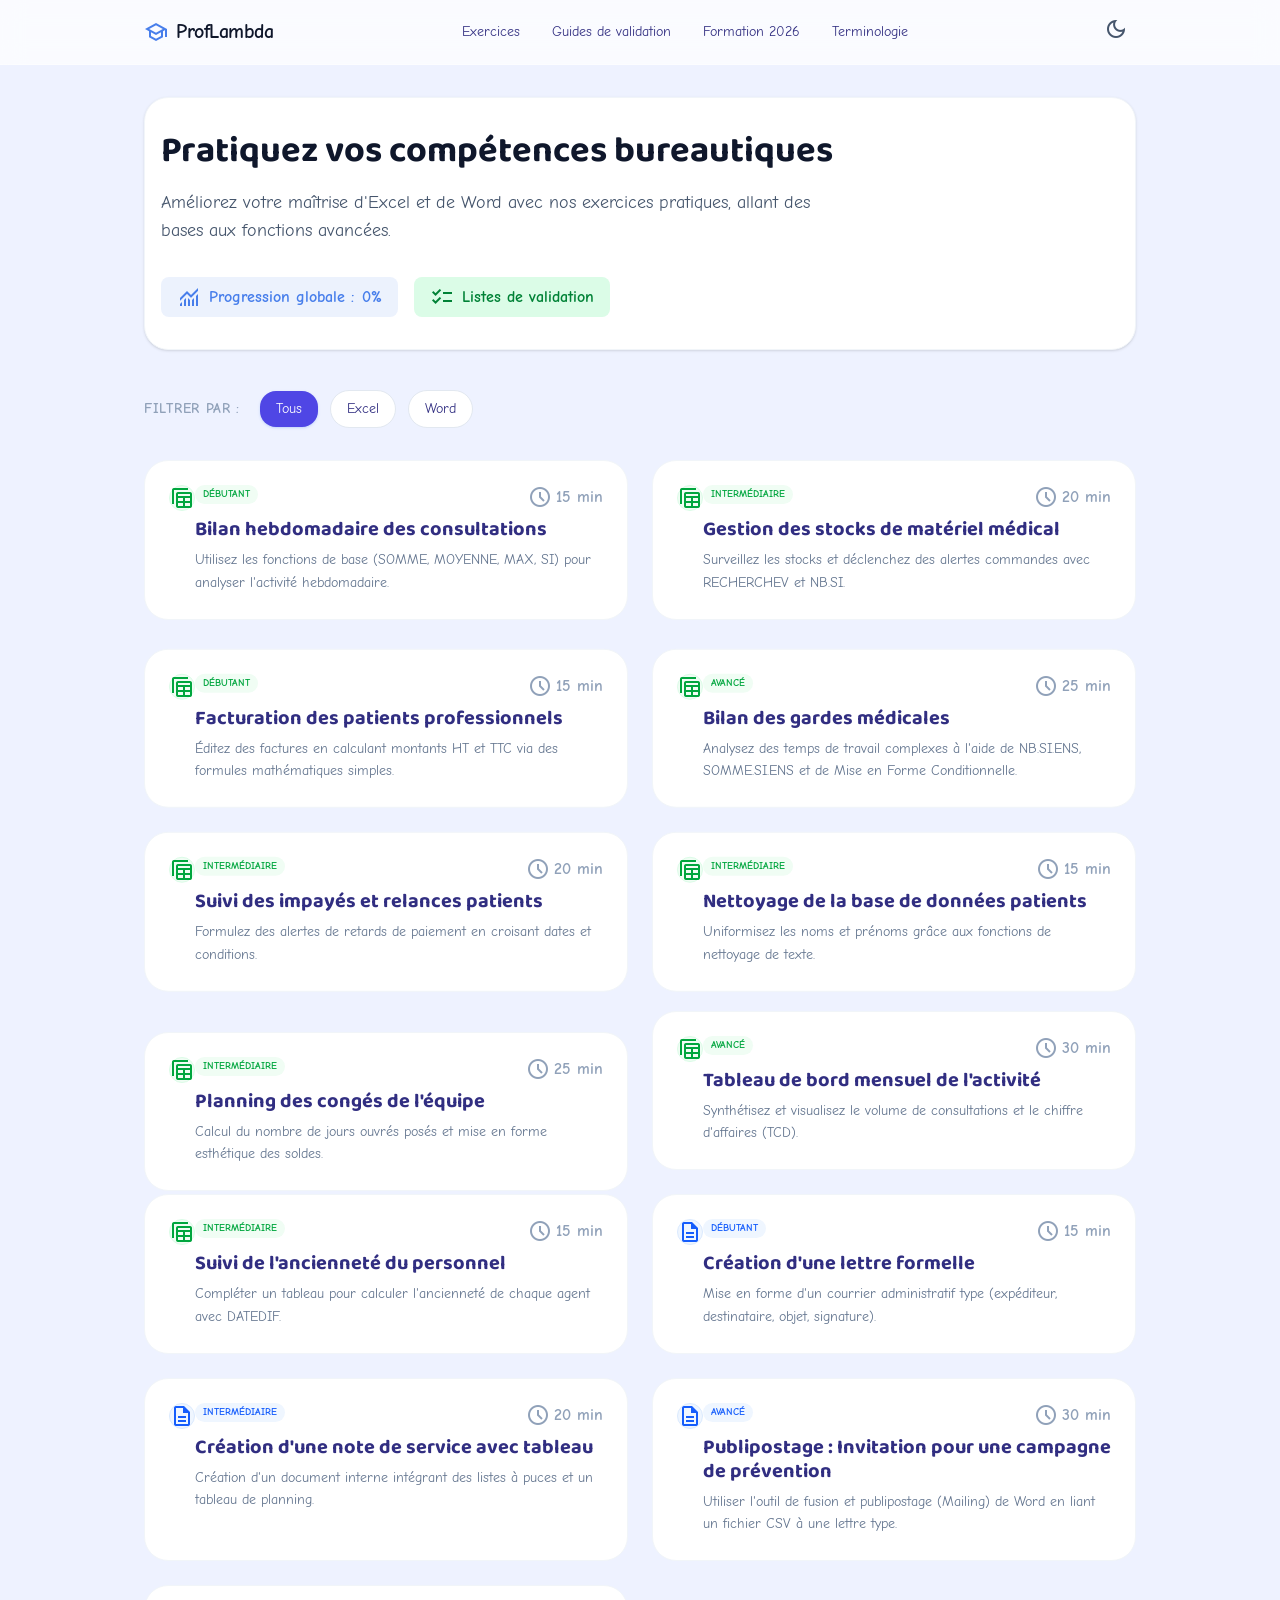
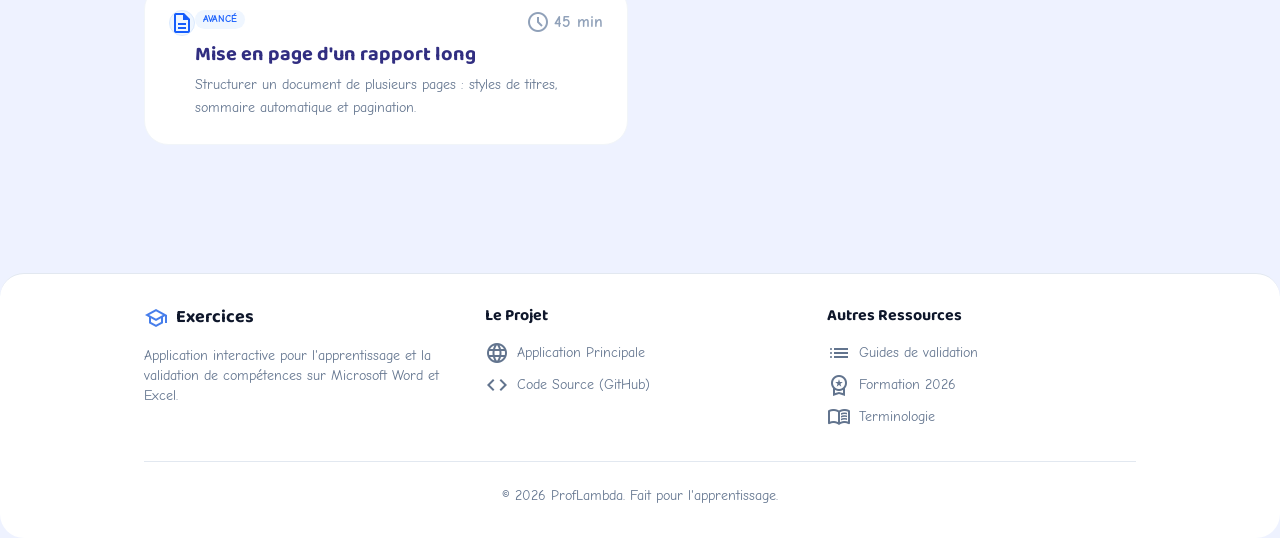
==== commit 9d7a2ed4: "modified:   assets/custom-design.css 	new file:   assets/terminologie.js 	modified:   exercice.html " ====
--- a/index.html
+++ b/index.html
@@ -37,6 +37,7 @@
                 <a class="text-sm font-medium hover:text-primary transition-colors active" href="./">Exercices</a>
                 <a class="text-sm font-medium hover:text-primary transition-colors" href="./guides/">Guides de validation</a>
                 <a class="text-sm font-medium hover:text-primary transition-colors" href="./formation.html">Formation 2026</a>
+                <a class="text-sm font-medium hover:text-primary transition-colors" href="./terminologie.html">Terminologie</a>
             </nav>
             <div class="flex items-center gap-4">
                 <button id="theme-toggle"
@@ -146,6 +147,11 @@
                                 <span class="material-symbols-outlined text-[18px]">workspace_premium</span> Formation 2026
                             </a>
                         </li>
+                        <li>
+                            <a href="./terminologie.html" class="hover:text-primary transition-colors flex items-center gap-2">
+                                <span class="material-symbols-outlined text-[18px]">menu_book</span> Terminologie
+                            </a>
+                        </li>
                     </ul>
                 </div>
             </div>
--- a/assets/custom-design.css
+++ b/assets/custom-design.css
@@ -121,3 +121,17 @@
     font-size: 12px;
     z-index: 100;
 }
+
+/* 5. AIRY SPACING UTILITIES (Refined balance) */
+.airy-py-lg { padding-top: 4rem !important; padding-bottom: 4rem !important; }
+.airy-gap-lg { gap: 5rem !important; }
+.airy-mb-lg { margin-bottom: 5rem !important; }
+.airy-mb-md { margin-bottom: 3rem !important; }
+.airy-row { padding-top: 1rem !important; padding-bottom: 1rem !important; }
+
+/* Grid specific fixes */
+#lexicon-content.airy-gap-lg {
+    display: grid !important;
+    grid-template-columns: 1fr;
+}
+
